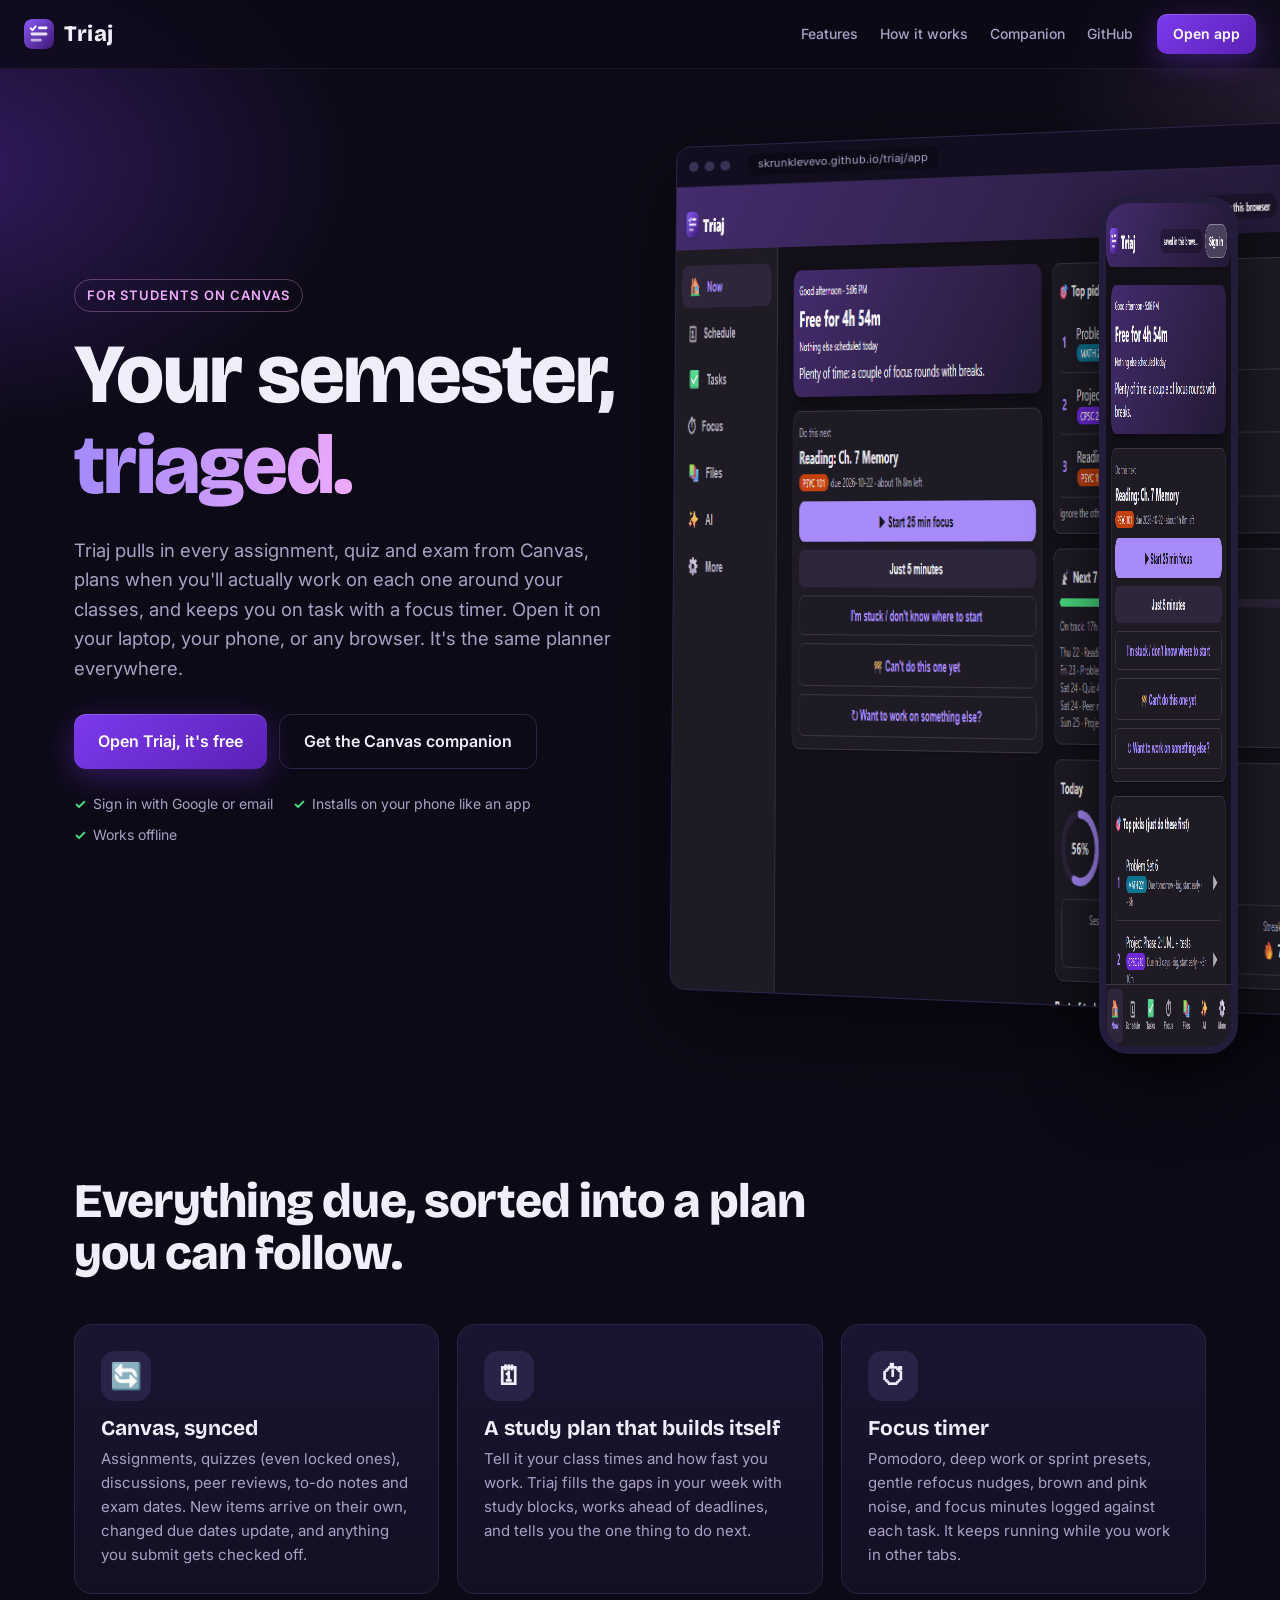
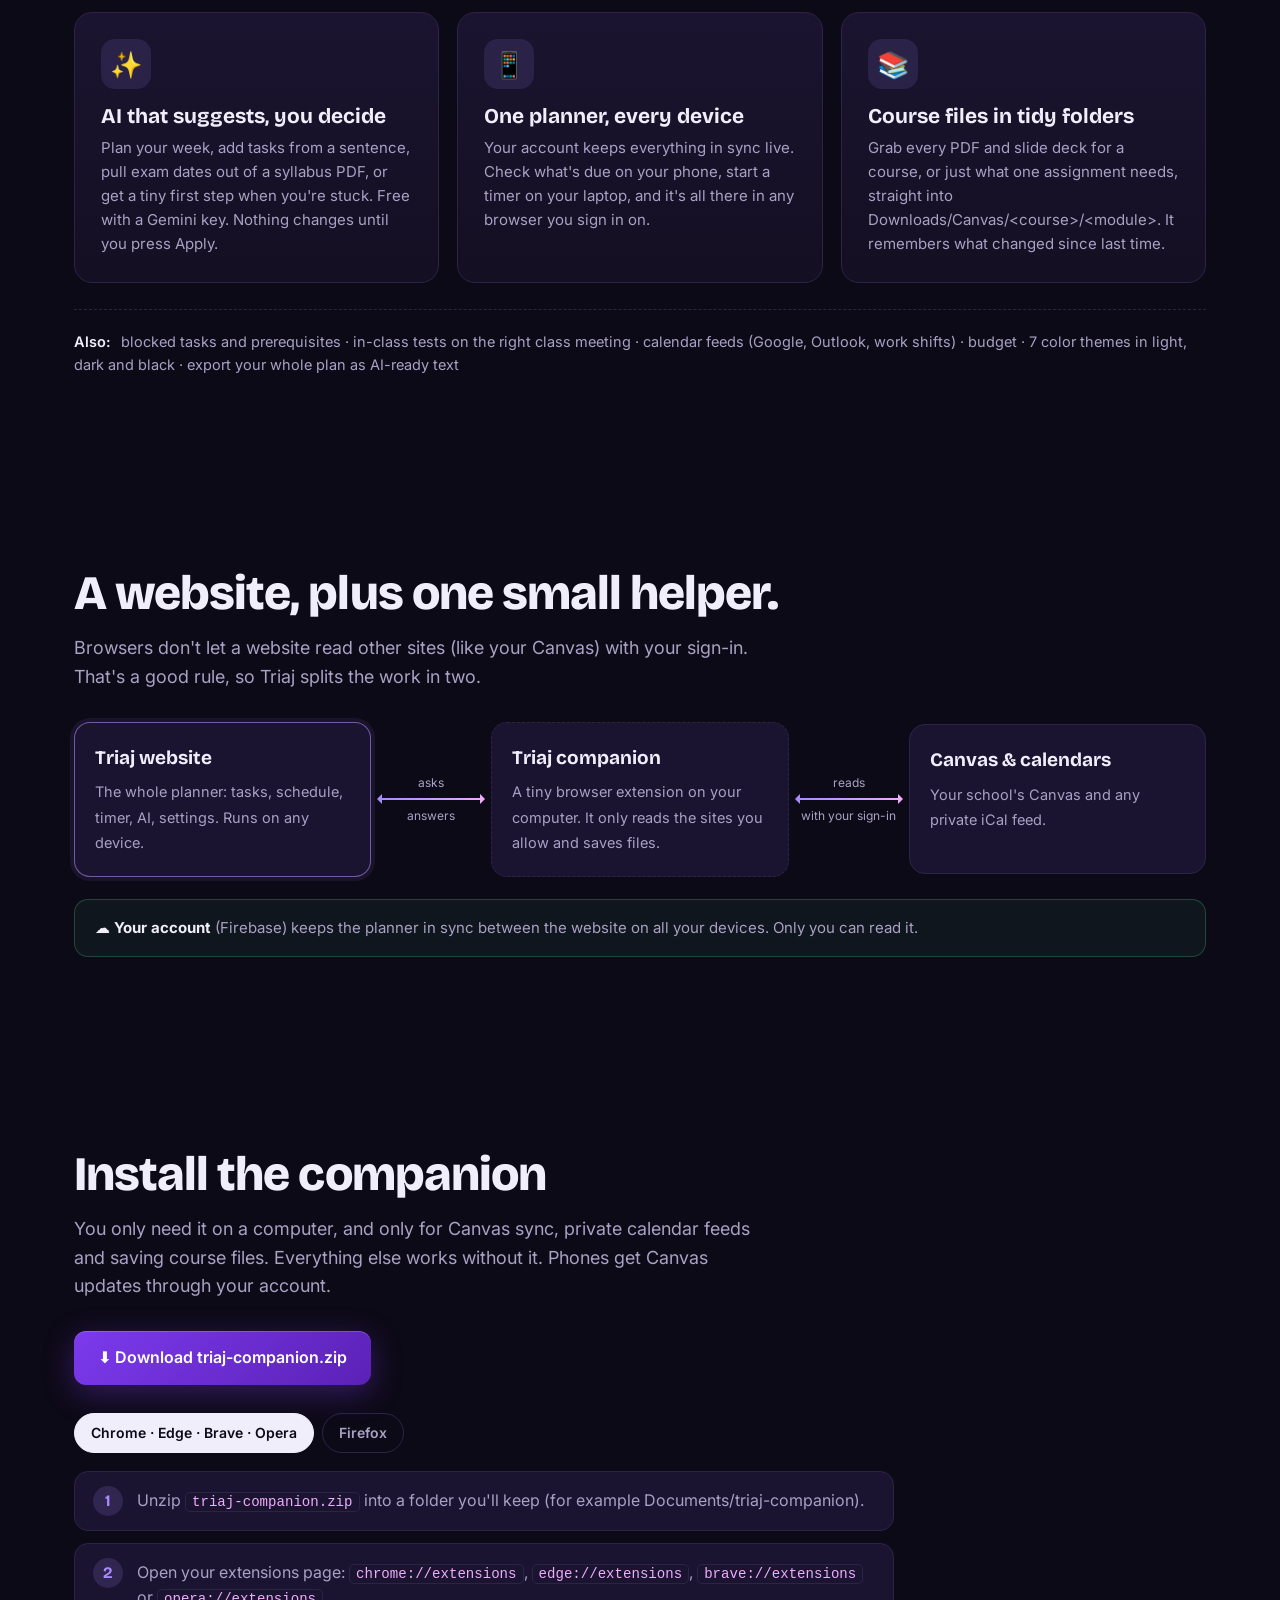
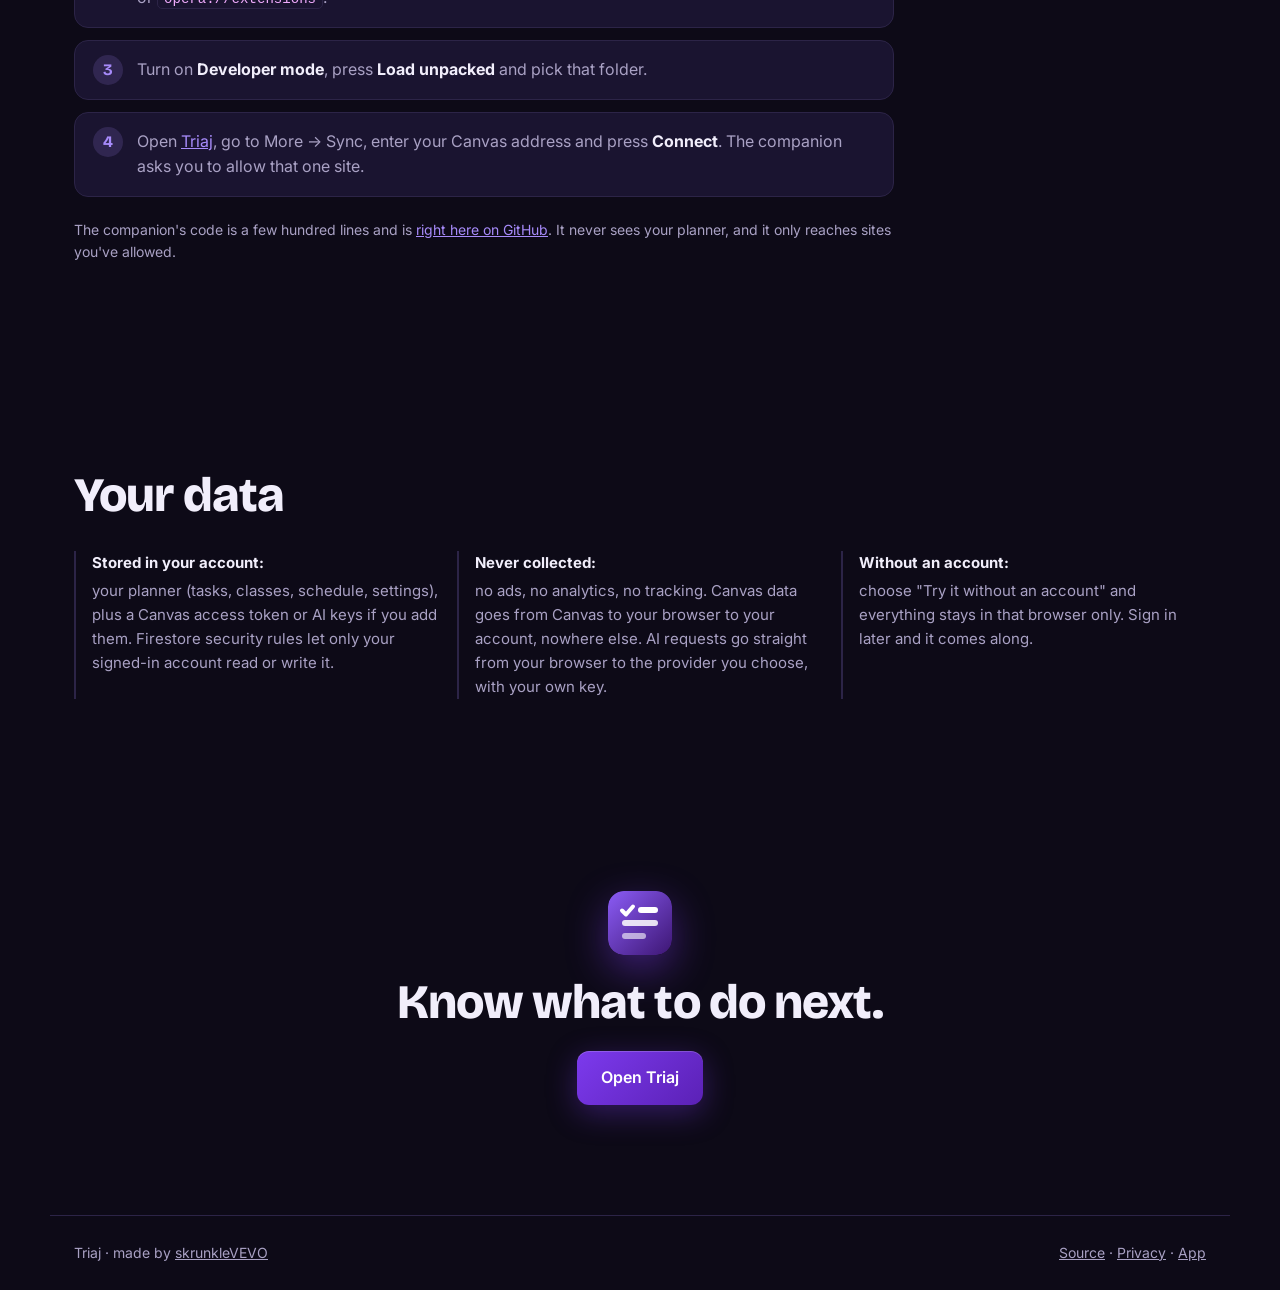
==== web/index.html @ 6c1413e5 "Triaj: standalone planner site + companion extension Restructures the My Planner Chrome extension in" ====
<!DOCTYPE html>
<html lang="en">
<head>
<meta charset="utf-8">
<meta name="viewport" content="width=device-width, initial-scale=1, viewport-fit=cover">
<title>Triaj · Your semester, triaged</title>
<meta name="description" content="Triaj is a student planner that pulls in everything from Canvas, plans your study time around your classes, and keeps you focused. Free, on phone and desktop.">
<meta name="theme-color" content="#140f22">
<meta property="og:title" content="Triaj · Your semester, triaged">
<meta property="og:description" content="Canvas sync, a study plan that builds itself, a focus timer and AI help. Free, on phone and desktop.">
<meta property="og:image" content="https://skrunklevevo.github.io/triaj/assets/og.png">
<meta property="og:url" content="https://skrunklevevo.github.io/triaj/">
<meta name="twitter:card" content="summary_large_image">
<link rel="icon" href="assets/logo.svg" type="image/svg+xml">
<link rel="icon" href="assets/icon-32.png" sizes="32x32">
<link rel="apple-touch-icon" href="assets/icon-180.png">
<link rel="preconnect" href="https://fonts.googleapis.com">
<link rel="preconnect" href="https://fonts.gstatic.com" crossorigin>
<link href="https://fonts.googleapis.com/css2?family=Bricolage+Grotesque:opsz,wght@12..96,500;12..96,700;12..96,800&family=Inter:wght@400;500;600&display=swap" rel="stylesheet">
<link rel="stylesheet" href="landing.css">
</head>
<body>
<header class="top">
  <a class="logo" href="./"><img src="assets/logo.svg" alt="" width="30" height="30">Triaj</a>
  <nav class="links"><a href="#features">Features</a><a href="#how">How it works</a><a href="#companion">Companion</a><a href="https://github.com/skrunkleVEVO/triaj" target="_blank" rel="noopener">GitHub</a></nav>
  <a class="btn small" href="app/">Open app</a>
</header>

<main>
<section class="hero">
  <div class="copy">
    <p class="eyebrow">For students on Canvas</p>
    <h1>Your semester,<br><span class="hl">triaged.</span></h1>
    <p class="lede">Triaj pulls in every assignment, quiz and exam from Canvas, plans when you'll actually work on each one around your classes, and keeps you on task with a focus timer. Open it on your laptop, your phone, or any browser. It's the same planner everywhere.</p>
    <div class="ctas">
      <a class="btn" href="app/">Open Triaj, it's free</a>
      <a class="btn ghost" href="#companion">Get the Canvas companion</a>
    </div>
    <ul class="ticks"><li>Sign in with Google or email</li><li>Installs on your phone like an app</li><li>Works offline</li></ul>
  </div>
  <div class="shots" aria-hidden="true">
    <div class="frame desk"><div class="bar"><i></i><i></i><i></i><span>skrunklevevo.github.io/triaj/app</span></div><img src="assets/shot-desktop.png" alt="" loading="eager" width="1280" height="800"></div>
    <div class="frame phone"><img src="assets/shot-phone.png" alt="" loading="eager" width="390" height="844"></div>
  </div>
</section>

<section id="features" class="features">
  <h2>Everything due, sorted into a plan you can follow.</h2>
  <div class="grid">
    <article><b class="ic">🔄</b><h3>Canvas, synced</h3><p>Assignments, quizzes (even locked ones), discussions, peer reviews, to-do notes and exam dates. New items arrive on their own, changed due dates update, and anything you submit gets checked off.</p></article>
    <article><b class="ic">🗓</b><h3>A study plan that builds itself</h3><p>Tell it your class times and how fast you work. Triaj fills the gaps in your week with study blocks, works ahead of deadlines, and tells you the one thing to do next.</p></article>
    <article><b class="ic">⏱</b><h3>Focus timer</h3><p>Pomodoro, deep work or sprint presets, gentle refocus nudges, brown and pink noise, and focus minutes logged against each task. It keeps running while you work in other tabs.</p></article>
    <article><b class="ic">✨</b><h3>AI that suggests, you decide</h3><p>Plan your week, add tasks from a sentence, pull exam dates out of a syllabus PDF, or get a tiny first step when you're stuck. Free with a Gemini key. Nothing changes until you press Apply.</p></article>
    <article><b class="ic">📱</b><h3>One planner, every device</h3><p>Your account keeps everything in sync live. Check what's due on your phone, start a timer on your laptop, and it's all there in any browser you sign in on.</p></article>
    <article><b class="ic">📚</b><h3>Course files in tidy folders</h3><p>Grab every PDF and slide deck for a course, or just what one assignment needs, straight into Downloads/Canvas/&lt;course&gt;/&lt;module&gt;. It remembers what changed since last time.</p></article>
  </div>
  <div class="more"><span>Also:</span> blocked tasks and prerequisites · in-class tests on the right class meeting · calendar feeds (Google, Outlook, work shifts) · budget · 7 color themes in light, dark and black · export your whole plan as AI-ready text</div>
</section>

<section id="how" class="how">
  <h2>A website, plus one small helper.</h2>
  <p class="sub">Browsers don't let a website read other sites (like your Canvas) with your sign-in. That's a good rule, so Triaj splits the work in two.</p>
  <div class="diagram">
    <div class="node site"><b>Triaj website</b><span>The whole planner: tasks, schedule, timer, AI, settings. Runs on any device.</span></div>
    <div class="link"><span>asks</span><i></i><span>answers</span></div>
    <div class="node comp"><b>Triaj companion</b><span>A tiny browser extension on your computer. It only reads the sites you allow and saves files.</span></div>
    <div class="link"><span>reads</span><i></i><span>with your sign-in</span></div>
    <div class="node canvas"><b>Canvas &amp; calendars</b><span>Your school's Canvas and any private iCal feed.</span></div>
  </div>
  <div class="cloud"><b>☁ Your account</b> (Firebase) keeps the planner in sync between the website on all your devices. Only you can read it.</div>
</section>

<section id="companion" class="companion">
  <h2>Install the companion</h2>
  <p class="sub">You only need it on a computer, and only for Canvas sync, private calendar feeds and saving course files. Everything else works without it. Phones get Canvas updates through your account.</p>
  <a class="btn" href="triaj-companion.zip" download>⬇ Download triaj-companion.zip</a>
  <div class="tabs" role="tablist">
    <button role="tab" aria-selected="true" data-b="chromium">Chrome · Edge · Brave · Opera</button>
    <button role="tab" aria-selected="false" data-b="firefox">Firefox</button>
  </div>
  <ol class="steps" data-b="chromium">
    <li>Unzip <code>triaj-companion.zip</code> into a folder you'll keep (for example Documents/triaj-companion).</li>
    <li>Open your extensions page: <code>chrome://extensions</code>, <code>edge://extensions</code>, <code>brave://extensions</code> or <code>opera://extensions</code>.</li>
    <li>Turn on <b>Developer mode</b>, press <b>Load unpacked</b> and pick that folder.</li>
    <li>Open <a href="app/">Triaj</a>, go to More → Sync, enter your Canvas address and press <b>Connect</b>. The companion asks you to allow that one site.</li>
  </ol>
  <ol class="steps" data-b="firefox" hidden>
    <li>Unzip <code>triaj-companion.zip</code> into a folder you'll keep.</li>
    <li>Go to <code>about:debugging#/runtime/this-firefox</code> and press <b>Load Temporary Add-on…</b>, then pick <code>manifest.json</code> in that folder.</li>
    <li>Open <a href="app/">Triaj</a> → More → Sync → <b>Connect</b>, and allow the site when Firefox asks.</li>
    <li>Firefox removes temporary add-ons when it closes. To keep it, Firefox Developer Edition or Nightly can install the zip permanently (set <code>xpinstall.signatures.required</code> to false in <code>about:config</code>, then about:addons → ⚙ → Install Add-on From File).</li>
  </ol>
  <p class="note">The companion's code is a few hundred lines and is <a href="https://github.com/skrunkleVEVO/triaj/tree/main/extension" target="_blank" rel="noopener">right here on GitHub</a>. It never sees your planner, and it only reaches sites you've allowed.</p>
</section>

<section class="privacy" id="privacy">
  <h2>Your data</h2>
  <div class="cols">
    <p><b>Stored in your account:</b> your planner (tasks, classes, schedule, settings), plus a Canvas access token or AI keys if you add them. Firestore security rules let only your signed-in account read or write it.</p>
    <p><b>Never collected:</b> no ads, no analytics, no tracking. Canvas data goes from Canvas to your browser to your account, nowhere else. AI requests go straight from your browser to the provider you choose, with your own key.</p>
    <p><b>Without an account:</b> choose "Try it without an account" and everything stays in that browser only. Sign in later and it comes along.</p>
  </div>
</section>

<section class="final">
  <img src="assets/logo.svg" alt="" width="64" height="64">
  <h2>Know what to do next.</h2>
  <a class="btn" href="app/">Open Triaj</a>
</section>
</main>

<footer class="foot">
  <span>Triaj · made by <a href="https://github.com/skrunkleVEVO" target="_blank" rel="noopener">skrunkleVEVO</a></span>
  <span><a href="https://github.com/skrunkleVEVO/triaj" target="_blank" rel="noopener">Source</a> · <a href="#privacy">Privacy</a> · <a href="app/">App</a></span>
</footer>
<script>
document.querySelectorAll('.tabs button').forEach(function (b) {
  b.addEventListener('click', function () {
    document.querySelectorAll('.tabs button').forEach(function (x) { x.setAttribute('aria-selected', x === b ? 'true' : 'false'); });
    document.querySelectorAll('.steps').forEach(function (s) { s.hidden = s.dataset.b !== b.dataset.b; });
  });
});
if (/firefox/i.test(navigator.userAgent)) document.querySelector('.tabs [data-b="firefox"]').click();
</script>
</body>
</html>
---- web/landing.css ----
:root{
  --bg:#0d0a17;--bg2:#140f22;--card:#1a1430;--line:#2c2447;--ink:#f1eefb;--mute:#a9a1c4;--pri:#a78bfa;--pri2:#7c3aed;--hot:#f0abfc;--ok:#4ade80;
  --display:"Bricolage Grotesque",system-ui,sans-serif;--body:Inter,system-ui,-apple-system,"Segoe UI",Roboto,sans-serif;
}
*{box-sizing:border-box}
html{scroll-behavior:smooth}
body{margin:0;background:var(--bg);color:var(--ink);font-family:var(--body);font-size:16px;line-height:1.6;-webkit-font-smoothing:antialiased;overflow-x:hidden}
a{color:var(--pri)}
img{max-width:100%;display:block}
code{font-family:ui-monospace,Consolas,monospace;font-size:.88em;background:var(--card);border:1px solid var(--line);padding:1px 6px;border-radius:5px;color:var(--hot);word-break:break-word}
h1,h2,h3{font-family:var(--display);line-height:1.08;margin:0}
section{padding:96px 24px;max-width:1180px;margin:0 auto}
h2{font-size:clamp(30px,4.2vw,48px);font-weight:800;letter-spacing:-.02em;max-width:760px}
.sub{color:var(--mute);max-width:680px;font-size:18px;margin:14px 0 30px}

.btn{display:inline-flex;align-items:center;justify-content:center;gap:8px;background:linear-gradient(135deg,var(--pri2),#5b21b6);color:#fff;text-decoration:none;font-weight:600;padding:14px 24px;border-radius:12px;box-shadow:0 8px 30px rgba(124,58,237,.35),inset 0 1px 0 rgba(255,255,255,.18);transition:transform .15s,box-shadow .15s}
.btn:hover{transform:translateY(-2px);box-shadow:0 12px 36px rgba(124,58,237,.5)}
.btn.ghost{background:transparent;border:1px solid var(--line);box-shadow:none;color:var(--ink)}
.btn.ghost:hover{border-color:var(--pri)}
.btn.small{padding:9px 16px;font-size:14px;border-radius:10px}

.top{position:sticky;top:0;z-index:10;display:flex;align-items:center;gap:24px;padding:14px 24px;padding-top:calc(14px + env(safe-area-inset-top,0px));background:rgba(13,10,23,.75);backdrop-filter:blur(14px);border-bottom:1px solid rgba(255,255,255,.05)}
.logo{display:flex;align-items:center;gap:10px;font-family:var(--display);font-weight:800;font-size:22px;color:var(--ink);text-decoration:none;letter-spacing:.01em}
.logo img{border-radius:8px}
.links{display:flex;gap:22px;margin-left:auto}
.links a{color:var(--mute);text-decoration:none;font-size:14px;font-weight:500}
.links a:hover{color:var(--ink)}

.hero{display:grid;grid-template-columns:1.02fr 1fr;gap:56px;align-items:center;padding-top:72px;position:relative}
.hero:before{content:"";position:absolute;inset:-120px -40vw auto;height:720px;z-index:-1;background:radial-gradient(600px 380px at 18% 30%,rgba(124,58,237,.35),transparent 70%),radial-gradient(520px 340px at 85% 20%,rgba(240,171,252,.16),transparent 70%)}
.eyebrow{display:inline-block;font-size:13px;font-weight:600;letter-spacing:.08em;text-transform:uppercase;color:var(--hot);margin:0 0 18px;padding:5px 12px;border:1px solid rgba(240,171,252,.3);border-radius:20px}
h1{font-size:clamp(46px,7vw,84px);font-weight:800;letter-spacing:-.02em}
.hl{background:linear-gradient(100deg,var(--pri) 10%,var(--hot));-webkit-background-clip:text;background-clip:text;color:transparent}
.lede{color:var(--mute);font-size:18.5px;max-width:560px;margin:24px 0 30px}
.ctas{display:flex;flex-wrap:wrap;gap:12px}
.ticks{display:flex;flex-wrap:wrap;gap:8px 20px;list-style:none;padding:0;margin:24px 0 0;color:var(--mute);font-size:14px}
.ticks li:before{content:"✓";color:var(--ok);font-weight:700;margin-right:7px}

.shots{position:relative;min-height:420px}
.frame{border-radius:14px;overflow:hidden;background:var(--card);border:1px solid var(--line);box-shadow:0 30px 80px rgba(0,0,0,.55)}
.desk{width:118%;transform:perspective(1600px) rotateY(-9deg) rotateX(3deg);transform-origin:left center}
.bar{display:flex;align-items:center;gap:6px;padding:9px 12px;background:#120e1f;border-bottom:1px solid var(--line)}
.bar i{width:10px;height:10px;border-radius:50%;background:#3a3156}
.bar span{margin-left:12px;font-size:11px;color:var(--mute);background:var(--bg);border-radius:6px;padding:2px 10px}
.phone{position:absolute;width:26%;right:-6%;bottom:-70px;border-radius:30px;border:7px solid #241c3b;box-shadow:0 30px 70px rgba(0,0,0,.65)}

.features .grid{display:grid;grid-template-columns:repeat(3,1fr);gap:18px;margin-top:44px}
.features article{background:linear-gradient(180deg,var(--card),var(--bg2));border:1px solid var(--line);border-radius:18px;padding:26px;transition:border-color .2s,transform .2s}
.features article:hover{border-color:rgba(167,139,250,.55);transform:translateY(-3px)}
.ic{font-size:26px;display:inline-flex;width:50px;height:50px;align-items:center;justify-content:center;background:rgba(167,139,250,.12);border-radius:14px;margin-bottom:16px}
.features h3{font-size:21px;font-weight:700;margin-bottom:8px}
.features p{color:var(--mute);margin:0;font-size:15px}
.more{margin-top:26px;color:var(--mute);font-size:14.5px;border-top:1px dashed var(--line);padding-top:20px}
.more span{color:var(--ink);font-weight:600;margin-right:6px}

.diagram{display:grid;grid-template-columns:1fr 120px 1fr 120px 1fr;align-items:center;gap:0;margin-top:10px}
.node{background:var(--card);border:1px solid var(--line);border-radius:16px;padding:20px;min-height:150px}
.node b{display:block;font-family:var(--display);font-size:19px;margin-bottom:6px}
.node span{color:var(--mute);font-size:14.5px}
.node.site{border-color:rgba(167,139,250,.6);box-shadow:0 0 0 4px rgba(167,139,250,.08)}
.node.comp{border-style:dashed}
.link{display:flex;flex-direction:column;align-items:center;gap:6px;font-size:12px;color:var(--mute);padding:0 8px;text-align:center}
.link i{display:block;width:100%;height:2px;background:linear-gradient(90deg,var(--pri),var(--hot));position:relative}
.link i:before,.link i:after{content:"";position:absolute;top:-4px;border:5px solid transparent}
.link i:before{left:-2px;border-right-color:var(--pri);border-left:0}
.link i:after{right:-2px;border-left-color:var(--hot);border-right:0}
.cloud{margin-top:22px;background:rgba(74,222,128,.06);border:1px solid rgba(74,222,128,.25);border-radius:14px;padding:16px 20px;color:var(--mute);font-size:15px}
.cloud b{color:var(--ink)}

.companion .btn{margin-bottom:28px}
.tabs{display:flex;gap:8px;flex-wrap:wrap;margin-bottom:6px}
.tabs button{font:inherit;font-size:14px;font-weight:600;background:transparent;color:var(--mute);border:1px solid var(--line);border-radius:30px;padding:8px 16px;cursor:pointer}
.tabs button[aria-selected="true"]{background:var(--ink);color:var(--bg);border-color:var(--ink)}
.steps{counter-reset:s;list-style:none;padding:0;margin:18px 0 0;display:grid;gap:12px;max-width:820px}
.steps li{counter-increment:s;position:relative;background:var(--card);border:1px solid var(--line);border-radius:14px;padding:16px 18px 16px 62px;color:var(--mute)}
.steps li:before{content:counter(s);position:absolute;left:18px;top:14px;width:30px;height:30px;border-radius:50%;background:rgba(167,139,250,.16);color:var(--pri);font-weight:700;display:flex;align-items:center;justify-content:center;font-family:var(--display)}
.steps b{color:var(--ink)}
.note{color:var(--mute);font-size:14px;margin-top:22px;max-width:820px}

.privacy .cols{display:grid;grid-template-columns:repeat(3,1fr);gap:18px;margin-top:30px}
.privacy p{margin:0;color:var(--mute);font-size:15px;border-left:2px solid var(--line);padding-left:16px}
.privacy p b{color:var(--ink);display:block;margin-bottom:4px}

.final{text-align:center;display:flex;flex-direction:column;align-items:center;gap:22px;padding-bottom:110px}
.final img{border-radius:16px;box-shadow:0 14px 40px rgba(124,58,237,.45)}
.final h2{max-width:none}

.foot{display:flex;justify-content:space-between;flex-wrap:wrap;gap:10px;max-width:1180px;margin:0 auto;padding:26px 24px calc(26px + env(safe-area-inset-bottom,0px));border-top:1px solid var(--line);color:var(--mute);font-size:14px}
.foot a{color:var(--mute)}

@media (max-width:980px){
  .hero{grid-template-columns:1fr;gap:40px}
  .shots{min-height:0;margin-right:22%}
  .desk{width:100%;transform:none}
  .phone{width:38%;right:-26%;bottom:-24px}
  .features .grid{grid-template-columns:1fr 1fr}
  .diagram{grid-template-columns:1fr;gap:0}
  .link{flex-direction:row;padding:10px 0;justify-content:center}
  .link i{width:2px;height:34px;background:linear-gradient(180deg,var(--pri),var(--hot))}
  .link i:before,.link i:after{display:none}
  .node{min-height:0}
  .privacy .cols{grid-template-columns:1fr}
}
@media (max-width:640px){
  section{padding:64px 16px}
  .top{padding-left:16px;padding-right:16px;gap:12px}
  .links{display:none}
  .top .btn{margin-left:auto}
  .hero{padding-top:40px}
  .lede{font-size:17px}
  .ctas .btn{width:100%}
  .features .grid{grid-template-columns:1fr}
  .steps li{padding-left:56px}
  .foot{padding-left:16px;padding-right:16px}
}
@media (prefers-reduced-motion:reduce){*{transition:none!important;scroll-behavior:auto!important}}
.steps[hidden]{display:none}
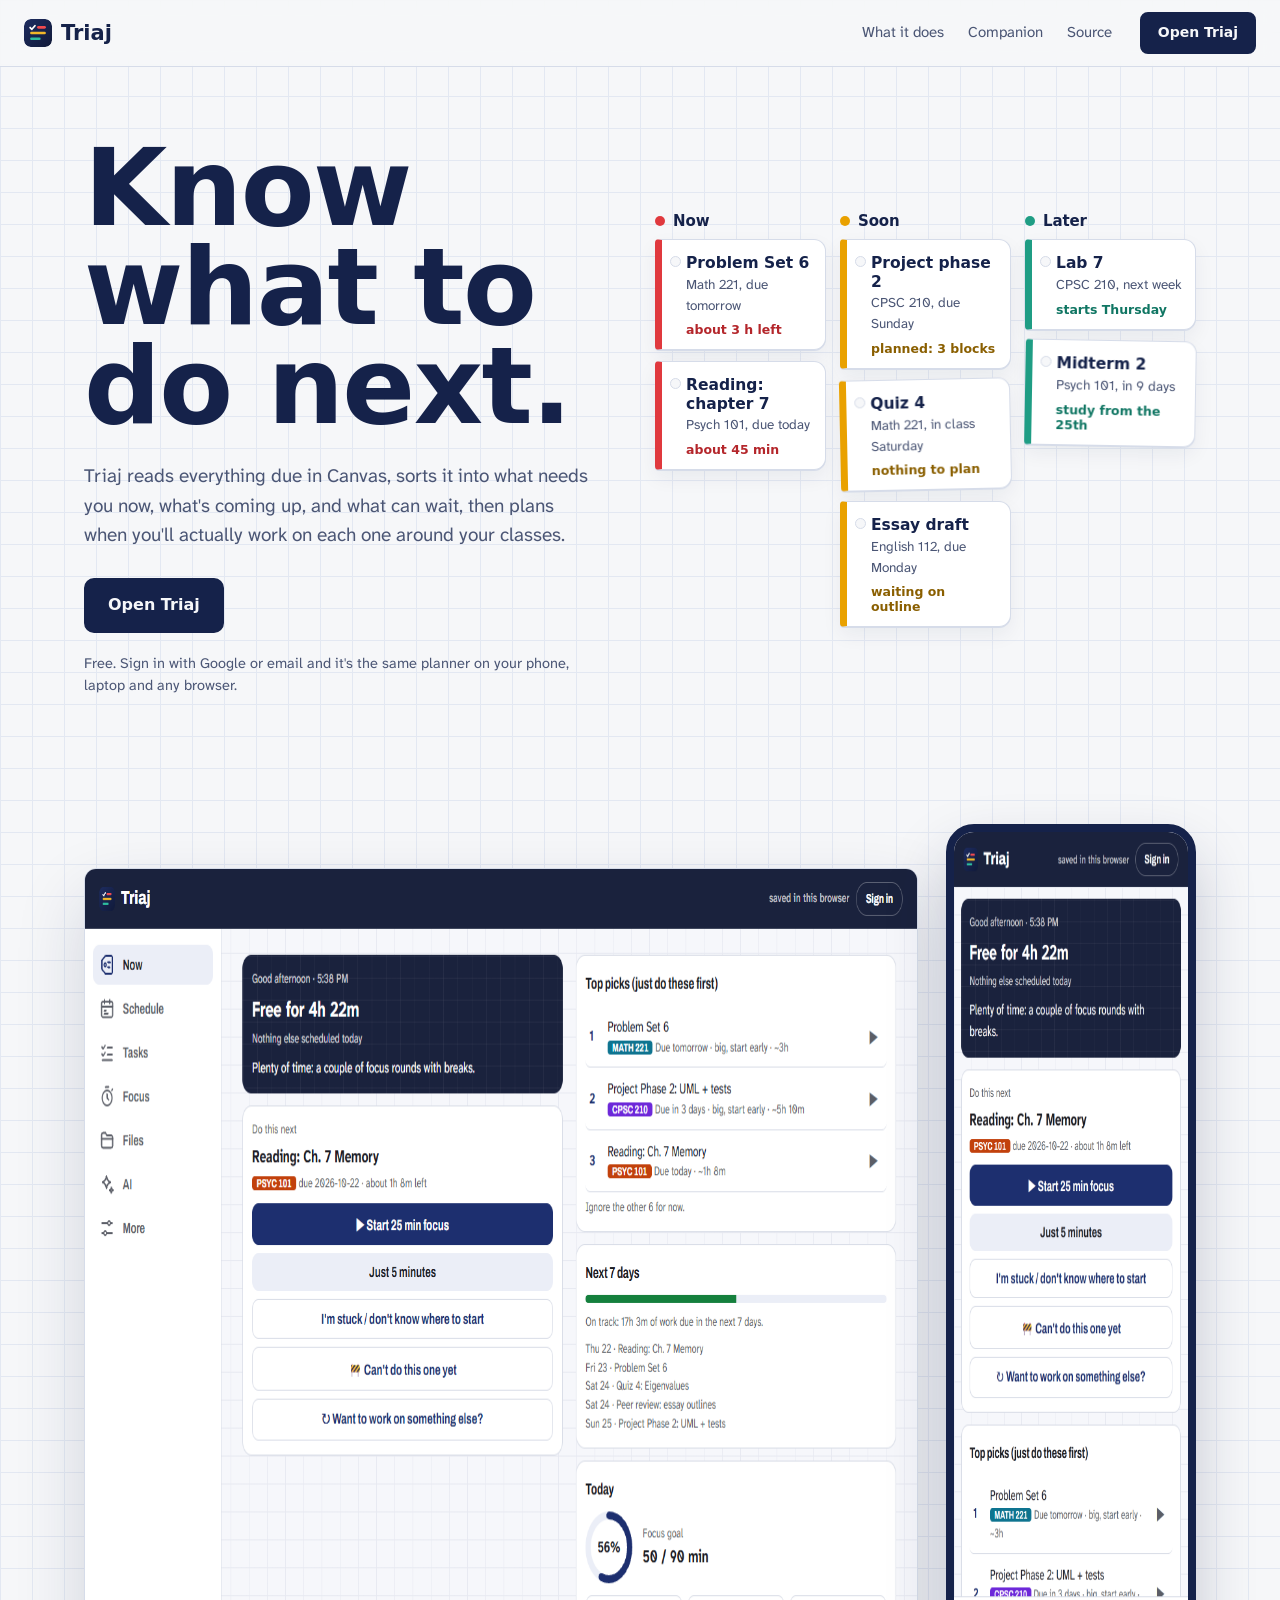
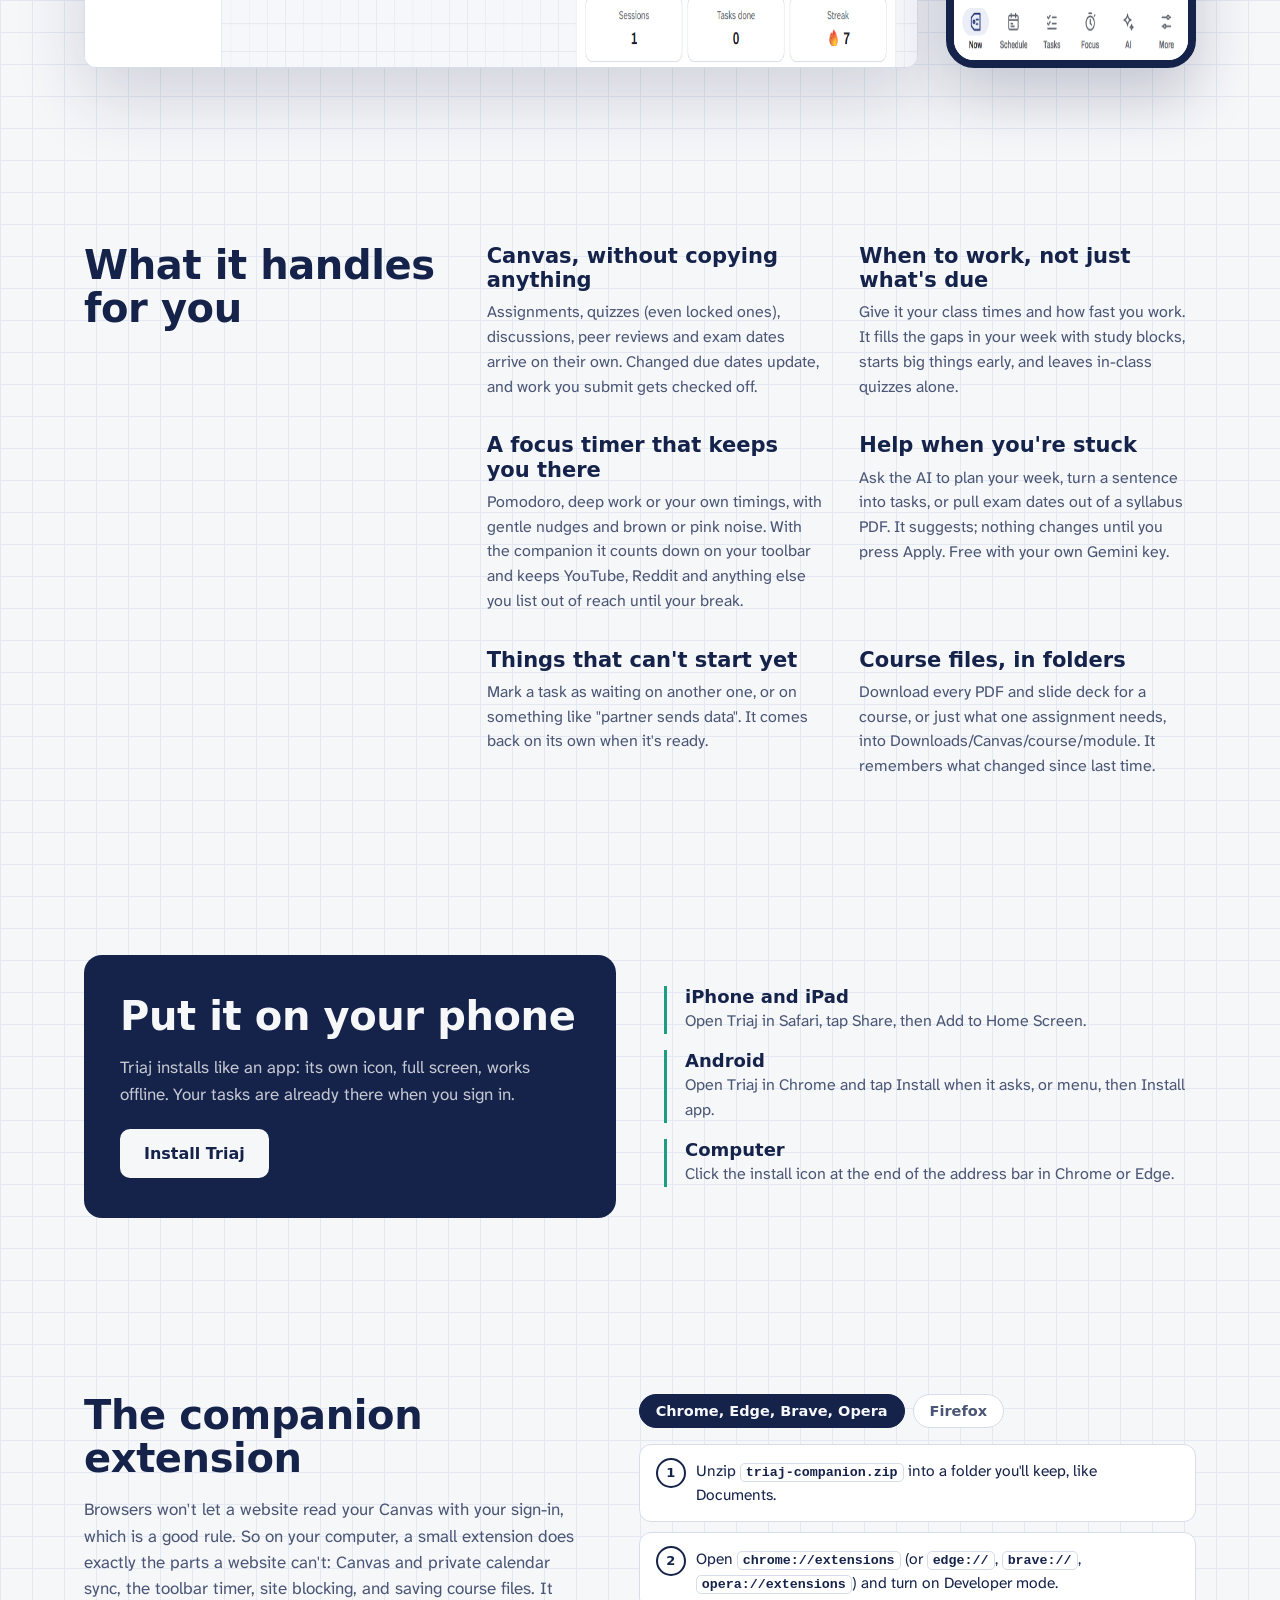
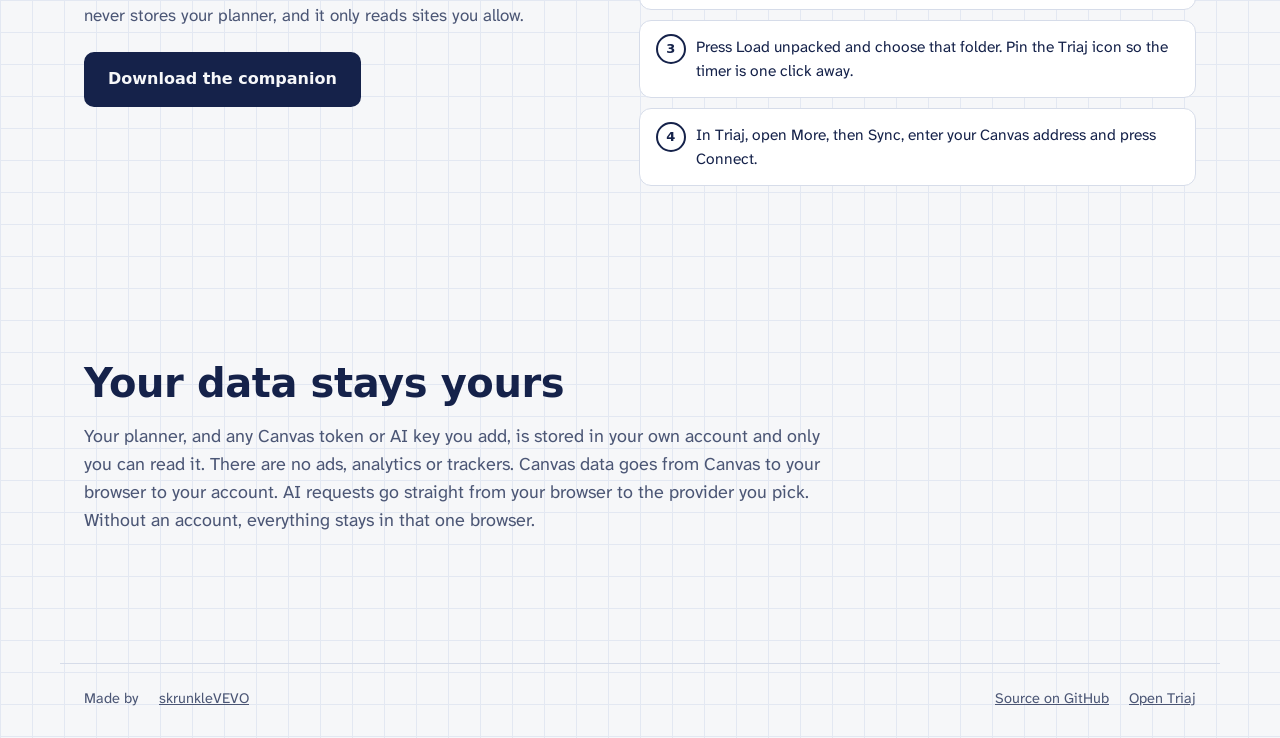
==== commit ed4e590a: "Restore companion timer, add focus site blocking, installable app, new design - Companion runs the f" ====
--- a/web/index.html
+++ b/web/index.html
@@ -3,124 +3,138 @@
 <head>
 <meta charset="utf-8">
 <meta name="viewport" content="width=device-width, initial-scale=1, viewport-fit=cover">
-<title>Triaj · Your semester, triaged</title>
-<meta name="description" content="Triaj is a student planner that pulls in everything from Canvas, plans your study time around your classes, and keeps you focused. Free, on phone and desktop.">
-<meta name="theme-color" content="#140f22">
-<meta property="og:title" content="Triaj · Your semester, triaged">
-<meta property="og:description" content="Canvas sync, a study plan that builds itself, a focus timer and AI help. Free, on phone and desktop.">
+<title>Triaj: know what to do next</title>
+<meta name="description" content="Triaj reads everything due in Canvas, sorts it into now, soon and later, and plans when you'll work on each one around your classes. Free on your phone and computer.">
+<meta name="theme-color" content="#f6f7f9" media="(prefers-color-scheme: light)">
+<meta name="theme-color" content="#0f1424" media="(prefers-color-scheme: dark)">
+<meta property="og:title" content="Triaj: know what to do next">
+<meta property="og:description" content="Everything due in Canvas, sorted into now, soon and later, with a study plan and a focus timer.">
 <meta property="og:image" content="https://skrunklevevo.github.io/triaj/assets/og.png">
 <meta property="og:url" content="https://skrunklevevo.github.io/triaj/">
 <meta name="twitter:card" content="summary_large_image">
+<link rel="manifest" href="manifest.webmanifest">
 <link rel="icon" href="assets/logo.svg" type="image/svg+xml">
 <link rel="icon" href="assets/icon-32.png" sizes="32x32">
 <link rel="apple-touch-icon" href="assets/icon-180.png">
-<link rel="preconnect" href="https://fonts.googleapis.com">
-<link rel="preconnect" href="https://fonts.gstatic.com" crossorigin>
-<link href="https://fonts.googleapis.com/css2?family=Bricolage+Grotesque:opsz,wght@12..96,500;12..96,700;12..96,800&family=Inter:wght@400;500;600&display=swap" rel="stylesheet">
+<link rel="preload" href="assets/fonts/archivo.woff2" as="font" type="font/woff2" crossorigin>
+<link rel="preload" href="assets/fonts/atkinson-next.woff2" as="font" type="font/woff2" crossorigin>
+<link rel="stylesheet" href="assets/fonts/fonts.css">
 <link rel="stylesheet" href="landing.css">
 </head>
 <body>
 <header class="top">
-  <a class="logo" href="./"><img src="assets/logo.svg" alt="" width="30" height="30">Triaj</a>
-  <nav class="links"><a href="#features">Features</a><a href="#how">How it works</a><a href="#companion">Companion</a><a href="https://github.com/skrunkleVEVO/triaj" target="_blank" rel="noopener">GitHub</a></nav>
-  <a class="btn small" href="app/">Open app</a>
+  <a class="logo" href="./"><img src="assets/logo.svg" alt="" width="28" height="28">Triaj</a>
+  <nav class="links" aria-label="Page"><a href="#features">What it does</a><a href="#companion">Companion</a><a href="https://github.com/skrunkleVEVO/triaj">Source</a></nav>
+  <a class="btn small" href="app/">Open Triaj</a>
 </header>
 
 <main>
 <section class="hero">
   <div class="copy">
-    <p class="eyebrow">For students on Canvas</p>
-    <h1>Your semester,<br><span class="hl">triaged.</span></h1>
-    <p class="lede">Triaj pulls in every assignment, quiz and exam from Canvas, plans when you'll actually work on each one around your classes, and keeps you on task with a focus timer. Open it on your laptop, your phone, or any browser. It's the same planner everywhere.</p>
+    <h1>Know what to do&nbsp;next.</h1>
+    <p class="lede">Triaj reads everything due in Canvas, sorts it into what needs you now, what's coming up, and what can wait, then plans when you'll actually work on each one around your classes.</p>
     <div class="ctas">
-      <a class="btn" href="app/">Open Triaj, it's free</a>
-      <a class="btn ghost" href="#companion">Get the Canvas companion</a>
+      <a class="btn" href="app/">Open Triaj</a>
+      <button class="btn ghost" type="button" id="install" hidden>Install on this device</button>
     </div>
-    <ul class="ticks"><li>Sign in with Google or email</li><li>Installs on your phone like an app</li><li>Works offline</li></ul>
+    <p class="fine">Free. Sign in with Google or email and it's the same planner on your phone, laptop and any browser.</p>
   </div>
-  <div class="shots" aria-hidden="true">
-    <div class="frame desk"><div class="bar"><i></i><i></i><i></i><span>skrunklevevo.github.io/triaj/app</span></div><img src="assets/shot-desktop.png" alt="" loading="eager" width="1280" height="800"></div>
-    <div class="frame phone"><img src="assets/shot-phone.png" alt="" loading="eager" width="390" height="844"></div>
+
+  <div class="board" aria-label="Example: a week of coursework sorted by Triaj">
+    <div class="bin now"><h2>Now</h2>
+      <div class="tg" style="--i:0"><b>Problem Set 6</b><span>Math 221, due tomorrow</span><em>about 3 h left</em></div>
+      <div class="tg" style="--i:1"><b>Reading: chapter 7</b><span>Psych 101, due today</span><em>about 45 min</em></div>
+    </div>
+    <div class="bin soon"><h2>Soon</h2>
+      <div class="tg" style="--i:2"><b>Project phase 2</b><span>CPSC 210, due Sunday</span><em>planned: 3 blocks</em></div>
+      <div class="tg" style="--i:3"><b>Quiz 4</b><span>Math 221, in class Saturday</span><em>nothing to plan</em></div>
+      <div class="tg" style="--i:4"><b>Essay draft</b><span>English 112, due Monday</span><em>waiting on outline</em></div>
+    </div>
+    <div class="bin later"><h2>Later</h2>
+      <div class="tg" style="--i:5"><b>Lab 7</b><span>CPSC 210, next week</span><em>starts Thursday</em></div>
+      <div class="tg" style="--i:6"><b>Midterm 2</b><span>Psych 101, in 9 days</span><em>study from the 25th</em></div>
+    </div>
   </div>
 </section>
 
-<section id="features" class="features">
-  <h2>Everything due, sorted into a plan you can follow.</h2>
-  <div class="grid">
-    <article><b class="ic">🔄</b><h3>Canvas, synced</h3><p>Assignments, quizzes (even locked ones), discussions, peer reviews, to-do notes and exam dates. New items arrive on their own, changed due dates update, and anything you submit gets checked off.</p></article>
-    <article><b class="ic">🗓</b><h3>A study plan that builds itself</h3><p>Tell it your class times and how fast you work. Triaj fills the gaps in your week with study blocks, works ahead of deadlines, and tells you the one thing to do next.</p></article>
-    <article><b class="ic">⏱</b><h3>Focus timer</h3><p>Pomodoro, deep work or sprint presets, gentle refocus nudges, brown and pink noise, and focus minutes logged against each task. It keeps running while you work in other tabs.</p></article>
-    <article><b class="ic">✨</b><h3>AI that suggests, you decide</h3><p>Plan your week, add tasks from a sentence, pull exam dates out of a syllabus PDF, or get a tiny first step when you're stuck. Free with a Gemini key. Nothing changes until you press Apply.</p></article>
-    <article><b class="ic">📱</b><h3>One planner, every device</h3><p>Your account keeps everything in sync live. Check what's due on your phone, start a timer on your laptop, and it's all there in any browser you sign in on.</p></article>
-    <article><b class="ic">📚</b><h3>Course files in tidy folders</h3><p>Grab every PDF and slide deck for a course, or just what one assignment needs, straight into Downloads/Canvas/&lt;course&gt;/&lt;module&gt;. It remembers what changed since last time.</p></article>
-  </div>
-  <div class="more"><span>Also:</span> blocked tasks and prerequisites · in-class tests on the right class meeting · calendar feeds (Google, Outlook, work shifts) · budget · 7 color themes in light, dark and black · export your whole plan as AI-ready text</div>
+<section class="screens" aria-label="Triaj on a computer and a phone">
+  <figure class="desk"><img src="assets/shot-desktop.png" alt="Triaj on a laptop: today's free time, the task to do next, and the top three picks" width="1280" height="800" loading="lazy"></figure>
+  <figure class="phone"><img src="assets/shot-phone.png" alt="Triaj on a phone" width="390" height="844" loading="lazy"></figure>
 </section>
 
-<section id="how" class="how">
-  <h2>A website, plus one small helper.</h2>
-  <p class="sub">Browsers don't let a website read other sites (like your Canvas) with your sign-in. That's a good rule, so Triaj splits the work in two.</p>
-  <div class="diagram">
-    <div class="node site"><b>Triaj website</b><span>The whole planner: tasks, schedule, timer, AI, settings. Runs on any device.</span></div>
-    <div class="link"><span>asks</span><i></i><span>answers</span></div>
-    <div class="node comp"><b>Triaj companion</b><span>A tiny browser extension on your computer. It only reads the sites you allow and saves files.</span></div>
-    <div class="link"><span>reads</span><i></i><span>with your sign-in</span></div>
-    <div class="node canvas"><b>Canvas &amp; calendars</b><span>Your school's Canvas and any private iCal feed.</span></div>
+<section id="features" class="features">
+  <h2>What it handles for you</h2>
+  <dl>
+    <div><dt>Canvas, without copying anything</dt><dd>Assignments, quizzes (even locked ones), discussions, peer reviews and exam dates arrive on their own. Changed due dates update, and work you submit gets checked off.</dd></div>
+    <div><dt>When to work, not just what's due</dt><dd>Give it your class times and how fast you work. It fills the gaps in your week with study blocks, starts big things early, and leaves in-class quizzes alone.</dd></div>
+    <div><dt>A focus timer that keeps you there</dt><dd>Pomodoro, deep work or your own timings, with gentle nudges and brown or pink noise. With the companion it counts down on your toolbar and keeps YouTube, Reddit and anything else you list out of reach until your break.</dd></div>
+    <div><dt>Help when you're stuck</dt><dd>Ask the AI to plan your week, turn a sentence into tasks, or pull exam dates out of a syllabus PDF. It suggests; nothing changes until you press Apply. Free with your own Gemini key.</dd></div>
+    <div><dt>Things that can't start yet</dt><dd>Mark a task as waiting on another one, or on something like "partner sends data". It comes back on its own when it's ready.</dd></div>
+    <div><dt>Course files, in folders</dt><dd>Download every PDF and slide deck for a course, or just what one assignment needs, into Downloads/Canvas/course/module. It remembers what changed since last time.</dd></div>
+  </dl>
+</section>
+
+<section id="phone" class="install">
+  <div>
+    <h2>Put it on your phone</h2>
+    <p>Triaj installs like an app: its own icon, full screen, works offline. Your tasks are already there when you sign in.</p>
+    <button class="btn" type="button" id="install2">Install Triaj</button>
   </div>
-  <div class="cloud"><b>☁ Your account</b> (Firebase) keeps the planner in sync between the website on all your devices. Only you can read it.</div>
+  <ul class="how">
+    <li><b>iPhone and iPad</b>Open Triaj in Safari, tap Share, then Add to Home Screen.</li>
+    <li><b>Android</b>Open Triaj in Chrome and tap Install when it asks, or menu, then Install app.</li>
+    <li><b>Computer</b>Click the install icon at the end of the address bar in Chrome or Edge.</li>
+  </ul>
 </section>
 
 <section id="companion" class="companion">
-  <h2>Install the companion</h2>
-  <p class="sub">You only need it on a computer, and only for Canvas sync, private calendar feeds and saving course files. Everything else works without it. Phones get Canvas updates through your account.</p>
-  <a class="btn" href="triaj-companion.zip" download>⬇ Download triaj-companion.zip</a>
-  <div class="tabs" role="tablist">
-    <button role="tab" aria-selected="true" data-b="chromium">Chrome · Edge · Brave · Opera</button>
-    <button role="tab" aria-selected="false" data-b="firefox">Firefox</button>
+  <div class="cintro">
+    <h2>The companion extension</h2>
+    <p>Browsers won't let a website read your Canvas with your sign-in, which is a good rule. So on your computer, a small extension does exactly the parts a website can't: Canvas and private calendar sync, the toolbar timer, site blocking, and saving course files. It never stores your planner, and it only reads sites you allow.</p>
+    <a class="btn" href="triaj-companion.zip" download>Download the companion</a>
   </div>
-  <ol class="steps" data-b="chromium">
-    <li>Unzip <code>triaj-companion.zip</code> into a folder you'll keep (for example Documents/triaj-companion).</li>
-    <li>Open your extensions page: <code>chrome://extensions</code>, <code>edge://extensions</code>, <code>brave://extensions</code> or <code>opera://extensions</code>.</li>
-    <li>Turn on <b>Developer mode</b>, press <b>Load unpacked</b> and pick that folder.</li>
-    <li>Open <a href="app/">Triaj</a>, go to More → Sync, enter your Canvas address and press <b>Connect</b>. The companion asks you to allow that one site.</li>
-  </ol>
-  <ol class="steps" data-b="firefox" hidden>
-    <li>Unzip <code>triaj-companion.zip</code> into a folder you'll keep.</li>
-    <li>Go to <code>about:debugging#/runtime/this-firefox</code> and press <b>Load Temporary Add-on…</b>, then pick <code>manifest.json</code> in that folder.</li>
-    <li>Open <a href="app/">Triaj</a> → More → Sync → <b>Connect</b>, and allow the site when Firefox asks.</li>
-    <li>Firefox removes temporary add-ons when it closes. To keep it, Firefox Developer Edition or Nightly can install the zip permanently (set <code>xpinstall.signatures.required</code> to false in <code>about:config</code>, then about:addons → ⚙ → Install Add-on From File).</li>
-  </ol>
-  <p class="note">The companion's code is a few hundred lines and is <a href="https://github.com/skrunkleVEVO/triaj/tree/main/extension" target="_blank" rel="noopener">right here on GitHub</a>. It never sees your planner, and it only reaches sites you've allowed.</p>
-</section>
-
-<section class="privacy" id="privacy">
-  <h2>Your data</h2>
-  <div class="cols">
-    <p><b>Stored in your account:</b> your planner (tasks, classes, schedule, settings), plus a Canvas access token or AI keys if you add them. Firestore security rules let only your signed-in account read or write it.</p>
-    <p><b>Never collected:</b> no ads, no analytics, no tracking. Canvas data goes from Canvas to your browser to your account, nowhere else. AI requests go straight from your browser to the provider you choose, with your own key.</p>
-    <p><b>Without an account:</b> choose "Try it without an account" and everything stays in that browser only. Sign in later and it comes along.</p>
+  <div class="csteps">
+    <div class="tabs" role="tablist" aria-label="Your browser">
+      <button role="tab" aria-selected="true" data-b="chromium">Chrome, Edge, Brave, Opera</button>
+      <button role="tab" aria-selected="false" data-b="firefox">Firefox</button>
+    </div>
+    <ol class="steps" data-b="chromium">
+      <li>Unzip <code>triaj-companion.zip</code> into a folder you'll keep, like Documents.</li>
+      <li>Open <code>chrome://extensions</code> (or <code>edge://</code>, <code>brave://</code>, <code>opera://extensions</code>) and turn on Developer mode.</li>
+      <li>Press Load unpacked and choose that folder. Pin the Triaj icon so the timer is one click away.</li>
+      <li>In Triaj, open More, then Sync, enter your Canvas address and press Connect.</li>
+    </ol>
+    <ol class="steps" data-b="firefox" hidden>
+      <li>Unzip <code>triaj-companion.zip</code> into a folder you'll keep.</li>
+      <li>Open <code>about:debugging#/runtime/this-firefox</code> and press Load Temporary Add-on, then choose <code>manifest.json</code> in that folder.</li>
+      <li>In Triaj, open More, then Sync, and press Connect.</li>
+      <li>Firefox removes temporary add-ons when it quits. Firefox Developer Edition can keep it: set <code>xpinstall.signatures.required</code> to false in <code>about:config</code>, then install the zip from the add-ons page.</li>
+    </ol>
   </div>
 </section>
 
-<section class="final">
-  <img src="assets/logo.svg" alt="" width="64" height="64">
-  <h2>Know what to do next.</h2>
-  <a class="btn" href="app/">Open Triaj</a>
+<section class="privacy">
+  <h2>Your data stays yours</h2>
+  <p>Your planner, and any Canvas token or AI key you add, is stored in your own account and only you can read it. There are no ads, analytics or trackers. Canvas data goes from Canvas to your browser to your account. AI requests go straight from your browser to the provider you pick. Without an account, everything stays in that one browser.</p>
 </section>
 </main>
 
 <footer class="foot">
-  <span>Triaj · made by <a href="https://github.com/skrunkleVEVO" target="_blank" rel="noopener">skrunkleVEVO</a></span>
-  <span><a href="https://github.com/skrunkleVEVO/triaj" target="_blank" rel="noopener">Source</a> · <a href="#privacy">Privacy</a> · <a href="app/">App</a></span>
+  <span>Made by <a href="https://github.com/skrunkleVEVO">skrunkleVEVO</a></span>
+  <span><a href="https://github.com/skrunkleVEVO/triaj">Source on GitHub</a><a href="app/">Open Triaj</a></span>
 </footer>
-<script>
-document.querySelectorAll('.tabs button').forEach(function (b) {
-  b.addEventListener('click', function () {
-    document.querySelectorAll('.tabs button').forEach(function (x) { x.setAttribute('aria-selected', x === b ? 'true' : 'false'); });
-    document.querySelectorAll('.steps').forEach(function (s) { s.hidden = s.dataset.b !== b.dataset.b; });
-  });
-});
+<script type="module">
+import { installable, install, onChange, standalone } from './app/lib/install.js';
+const b1 = document.getElementById('install'), b2 = document.getElementById('install2');
+const paint = () => { b1.hidden = !installable(); if (standalone()) document.getElementById('phone').hidden = true; };
+onChange(paint); paint();
+b1.onclick = b2.onclick = () => install();
+document.querySelectorAll('.tabs button').forEach((b) => b.addEventListener('click', () => {
+  document.querySelectorAll('.tabs button').forEach((x) => x.setAttribute('aria-selected', x === b ? 'true' : 'false'));
+  document.querySelectorAll('.steps').forEach((s) => { s.hidden = s.dataset.b !== b.dataset.b; });
+}));
 if (/firefox/i.test(navigator.userAgent)) document.querySelector('.tabs [data-b="firefox"]').click();
+if ('serviceWorker' in navigator) navigator.serviceWorker.register('sw.js').catch(() => {});
 </script>
 </body>
 </html>
--- a/web/assets/fonts/fonts.css
+++ b/web/assets/fonts/fonts.css
@@ -0,0 +1,3 @@
+/* Archivo (variable width + weight) for headings and tags; Atkinson Hyperlegible Next for reading. Both SIL OFL. */
+@font-face{font-family:"Archivo";src:url(archivo.woff2) format("woff2");font-weight:100 900;font-stretch:62% 125%;font-display:swap}
+@font-face{font-family:"Atkinson";src:url(atkinson-next.woff2) format("woff2");font-weight:200 800;font-display:swap}
--- a/web/landing.css
+++ b/web/landing.css
@@ -1,117 +1,128 @@
+/* Triaj landing page. Paper with ruled grid, ballpoint-ink type, and triage tags as the one bold element. */
 :root{
-  --bg:#0d0a17;--bg2:#140f22;--card:#1a1430;--line:#2c2447;--ink:#f1eefb;--mute:#a9a1c4;--pri:#a78bfa;--pri2:#7c3aed;--hot:#f0abfc;--ok:#4ade80;
-  --display:"Bricolage Grotesque",system-ui,sans-serif;--body:Inter,system-ui,-apple-system,"Segoe UI",Roboto,sans-serif;
+  --paper:#f6f7f9;--grid:#e3e8f2;--ink:#15224a;--ink2:#4b5675;--card:#ffffff;--line:#d6dce9;
+  --now:#e0393e;--soon:#e9a100;--later:#1f9d84;--nowtx:#b4262b;--soontx:#8a5f00;--latertx:#107663;
+  --display:"Archivo",system-ui,sans-serif;--read:"Atkinson",system-ui,-apple-system,"Segoe UI",sans-serif;
 }
+@media (prefers-color-scheme:dark){:root{
+  --paper:#0f1424;--grid:#18203a;--ink:#eef1fa;--ink2:#aab3cc;--card:#161e36;--line:#2a3456;
+  --nowtx:#ff8a8d;--soontx:#f5c04a;--latertx:#4fd1b5}}
 *{box-sizing:border-box}
 html{scroll-behavior:smooth}
-body{margin:0;background:var(--bg);color:var(--ink);font-family:var(--body);font-size:16px;line-height:1.6;-webkit-font-smoothing:antialiased;overflow-x:hidden}
-a{color:var(--pri)}
+body{margin:0;color:var(--ink);font:17px/1.55 var(--read);background-color:var(--paper);
+  background-image:linear-gradient(var(--grid) 1px,transparent 1px),linear-gradient(90deg,var(--grid) 1px,transparent 1px);background-size:32px 32px;-webkit-font-smoothing:antialiased;overflow-x:hidden}
+a{color:inherit}
 img{max-width:100%;display:block}
-code{font-family:ui-monospace,Consolas,monospace;font-size:.88em;background:var(--card);border:1px solid var(--line);padding:1px 6px;border-radius:5px;color:var(--hot);word-break:break-word}
-h1,h2,h3{font-family:var(--display);line-height:1.08;margin:0}
-section{padding:96px 24px;max-width:1180px;margin:0 auto}
-h2{font-size:clamp(30px,4.2vw,48px);font-weight:800;letter-spacing:-.02em;max-width:760px}
-.sub{color:var(--mute);max-width:680px;font-size:18px;margin:14px 0 30px}
+h1,h2,dt,.logo,.btn,.tabs button{font-family:var(--display)}
+h2{font-size:clamp(28px,3.6vw,40px);line-height:1.08;font-weight:800;font-stretch:92%;letter-spacing:-.01em;margin:0 0 16px}
+p{max-width:62ch}
+code{font:600 .86em ui-monospace,Consolas,monospace;background:var(--card);border:1px solid var(--line);padding:1px 5px;border-radius:5px;word-break:break-word}
+:focus-visible{outline:3px solid var(--now);outline-offset:3px}
+main>section{max-width:1160px;margin:0 auto;padding:88px 24px}
 
-.btn{display:inline-flex;align-items:center;justify-content:center;gap:8px;background:linear-gradient(135deg,var(--pri2),#5b21b6);color:#fff;text-decoration:none;font-weight:600;padding:14px 24px;border-radius:12px;box-shadow:0 8px 30px rgba(124,58,237,.35),inset 0 1px 0 rgba(255,255,255,.18);transition:transform .15s,box-shadow .15s}
-.btn:hover{transform:translateY(-2px);box-shadow:0 12px 36px rgba(124,58,237,.5)}
-.btn.ghost{background:transparent;border:1px solid var(--line);box-shadow:none;color:var(--ink)}
-.btn.ghost:hover{border-color:var(--pri)}
-.btn.small{padding:9px 16px;font-size:14px;border-radius:10px}
+.btn{display:inline-flex;align-items:center;justify-content:center;font-weight:700;font-size:16px;padding:13px 22px;border-radius:10px;border:2px solid var(--ink);background:var(--ink);color:var(--paper);text-decoration:none;cursor:pointer;transition:background-color .15s,color .15s}
+.btn:hover{background:transparent;color:var(--ink)}
+.btn.ghost{background:transparent;color:var(--ink)}
+.btn.ghost:hover{background:var(--ink);color:var(--paper)}
+.btn.small{font-size:14px;padding:8px 16px;border-radius:8px}
+.btn[hidden]{display:none}
 
-.top{position:sticky;top:0;z-index:10;display:flex;align-items:center;gap:24px;padding:14px 24px;padding-top:calc(14px + env(safe-area-inset-top,0px));background:rgba(13,10,23,.75);backdrop-filter:blur(14px);border-bottom:1px solid rgba(255,255,255,.05)}
-.logo{display:flex;align-items:center;gap:10px;font-family:var(--display);font-weight:800;font-size:22px;color:var(--ink);text-decoration:none;letter-spacing:.01em}
-.logo img{border-radius:8px}
-.links{display:flex;gap:22px;margin-left:auto}
-.links a{color:var(--mute);text-decoration:none;font-size:14px;font-weight:500}
-.links a:hover{color:var(--ink)}
+.top{position:sticky;top:0;z-index:10;display:flex;align-items:center;gap:28px;padding:12px 24px;padding-top:calc(12px + env(safe-area-inset-top,0px));
+  background:color-mix(in srgb,var(--paper) 88%,transparent);backdrop-filter:blur(10px);border-bottom:1px solid var(--line)}
+.logo{display:flex;align-items:center;gap:9px;font-weight:800;font-stretch:110%;font-size:21px;text-decoration:none}
+.logo img{border-radius:7px}
+.links{display:flex;gap:24px;margin-left:auto;font-size:15px}
+.links a{text-decoration:none;color:var(--ink2)}
+.links a:hover{color:var(--ink);text-decoration:underline;text-underline-offset:4px}
 
-.hero{display:grid;grid-template-columns:1.02fr 1fr;gap:56px;align-items:center;padding-top:72px;position:relative}
-.hero:before{content:"";position:absolute;inset:-120px -40vw auto;height:720px;z-index:-1;background:radial-gradient(600px 380px at 18% 30%,rgba(124,58,237,.35),transparent 70%),radial-gradient(520px 340px at 85% 20%,rgba(240,171,252,.16),transparent 70%)}
-.eyebrow{display:inline-block;font-size:13px;font-weight:600;letter-spacing:.08em;text-transform:uppercase;color:var(--hot);margin:0 0 18px;padding:5px 12px;border:1px solid rgba(240,171,252,.3);border-radius:20px}
-h1{font-size:clamp(46px,7vw,84px);font-weight:800;letter-spacing:-.02em}
-.hl{background:linear-gradient(100deg,var(--pri) 10%,var(--hot));-webkit-background-clip:text;background-clip:text;color:transparent}
-.lede{color:var(--mute);font-size:18.5px;max-width:560px;margin:24px 0 30px}
+/* hero */
+.hero{display:grid;grid-template-columns:minmax(0,1fr) minmax(0,1.05fr);gap:56px;align-items:center;padding-top:72px!important}
+h1{font-size:clamp(52px,8.4vw,108px);line-height:.92;font-weight:900;font-stretch:72%;letter-spacing:-.015em;margin:0 0 26px;text-wrap:balance}
+.lede{font-size:19px;color:var(--ink2);margin:0 0 28px}
 .ctas{display:flex;flex-wrap:wrap;gap:12px}
-.ticks{display:flex;flex-wrap:wrap;gap:8px 20px;list-style:none;padding:0;margin:24px 0 0;color:var(--mute);font-size:14px}
-.ticks li:before{content:"✓";color:var(--ok);font-weight:700;margin-right:7px}
+.fine{font-size:14.5px;color:var(--ink2);margin-top:20px}
 
-.shots{position:relative;min-height:420px}
-.frame{border-radius:14px;overflow:hidden;background:var(--card);border:1px solid var(--line);box-shadow:0 30px 80px rgba(0,0,0,.55)}
-.desk{width:118%;transform:perspective(1600px) rotateY(-9deg) rotateX(3deg);transform-origin:left center}
-.bar{display:flex;align-items:center;gap:6px;padding:9px 12px;background:#120e1f;border-bottom:1px solid var(--line)}
-.bar i{width:10px;height:10px;border-radius:50%;background:#3a3156}
-.bar span{margin-left:12px;font-size:11px;color:var(--mute);background:var(--bg);border-radius:6px;padding:2px 10px}
-.phone{position:absolute;width:26%;right:-6%;bottom:-70px;border-radius:30px;border:7px solid #241c3b;box-shadow:0 30px 70px rgba(0,0,0,.65)}
+/* the board of triage tags */
+.board{display:grid;grid-template-columns:repeat(3,minmax(0,1fr));gap:14px;align-items:start}
+.bin h2{font-size:15px;font-weight:800;font-stretch:100%;margin:0 0 10px;display:flex;align-items:center;gap:8px}
+.bin h2:before{content:"";width:10px;height:10px;border-radius:50%;background:var(--c)}
+.now{--c:var(--now);--tx:var(--nowtx)}.soon{--c:var(--soon);--tx:var(--soontx)}.later{--c:var(--later);--tx:var(--latertx)}
+.tg{position:relative;display:flex;flex-direction:column;gap:2px;background:var(--card);border:1px solid var(--line);border-left:7px solid var(--c);
+  border-radius:4px 12px 12px 4px;padding:14px 12px 12px 24px;margin-bottom:10px;box-shadow:0 1px 0 var(--line),0 8px 20px rgba(21,34,74,.06);
+  animation:sortin .6s cubic-bezier(.2,.8,.2,1) both;animation-delay:calc(.25s + var(--i) * .08s)}
+.tg:before{content:"";position:absolute;left:8px;top:16px;width:9px;height:9px;border-radius:50%;background:var(--paper);border:1.5px solid var(--line)}
+.tg b{font:700 15.5px/1.2 var(--display);font-stretch:95%}
+.tg span{font-size:13.5px;color:var(--ink2)}
+.tg em{font-style:normal;font:600 12.5px var(--display);color:var(--tx);margin-top:4px}
+.soon .tg:nth-of-type(2){transform:rotate(-1.2deg)}
+.later .tg:nth-of-type(2){transform:rotate(1deg)}
+@keyframes sortin{from{opacity:0;transform:translate(calc(var(--i) * -18px + 40px),-24px) rotate(calc(var(--i) * 3deg - 9deg))}}
 
-.features .grid{display:grid;grid-template-columns:repeat(3,1fr);gap:18px;margin-top:44px}
-.features article{background:linear-gradient(180deg,var(--card),var(--bg2));border:1px solid var(--line);border-radius:18px;padding:26px;transition:border-color .2s,transform .2s}
-.features article:hover{border-color:rgba(167,139,250,.55);transform:translateY(-3px)}
-.ic{font-size:26px;display:inline-flex;width:50px;height:50px;align-items:center;justify-content:center;background:rgba(167,139,250,.12);border-radius:14px;margin-bottom:16px}
-.features h3{font-size:21px;font-weight:700;margin-bottom:8px}
-.features p{color:var(--mute);margin:0;font-size:15px}
-.more{margin-top:26px;color:var(--mute);font-size:14.5px;border-top:1px dashed var(--line);padding-top:20px}
-.more span{color:var(--ink);font-weight:600;margin-right:6px}
+/* screenshots */
+.screens{display:grid;grid-template-columns:minmax(0,1fr) 250px;gap:28px;align-items:end;padding-top:24px!important}
+figure{margin:0}
+.desk img{border-radius:12px;border:1px solid var(--line);box-shadow:0 30px 70px rgba(21,34,74,.16)}
+.phone img{border-radius:28px;border:8px solid var(--ink);box-shadow:0 30px 60px rgba(21,34,74,.22)}
 
-.diagram{display:grid;grid-template-columns:1fr 120px 1fr 120px 1fr;align-items:center;gap:0;margin-top:10px}
-.node{background:var(--card);border:1px solid var(--line);border-radius:16px;padding:20px;min-height:150px}
-.node b{display:block;font-family:var(--display);font-size:19px;margin-bottom:6px}
-.node span{color:var(--mute);font-size:14.5px}
-.node.site{border-color:rgba(167,139,250,.6);box-shadow:0 0 0 4px rgba(167,139,250,.08)}
-.node.comp{border-style:dashed}
-.link{display:flex;flex-direction:column;align-items:center;gap:6px;font-size:12px;color:var(--mute);padding:0 8px;text-align:center}
-.link i{display:block;width:100%;height:2px;background:linear-gradient(90deg,var(--pri),var(--hot));position:relative}
-.link i:before,.link i:after{content:"";position:absolute;top:-4px;border:5px solid transparent}
-.link i:before{left:-2px;border-right-color:var(--pri);border-left:0}
-.link i:after{right:-2px;border-left-color:var(--hot);border-right:0}
-.cloud{margin-top:22px;background:rgba(74,222,128,.06);border:1px solid rgba(74,222,128,.25);border-radius:14px;padding:16px 20px;color:var(--mute);font-size:15px}
-.cloud b{color:var(--ink)}
+/* features */
+.features{display:grid;grid-template-columns:minmax(0,.8fr) minmax(0,1.6fr);gap:48px;align-items:start}
+.features h2{position:sticky;top:96px}
+dl{margin:0;display:grid;grid-template-columns:1fr 1fr;gap:34px 36px}
+dt{font-size:21px;font-weight:800;font-stretch:90%;line-height:1.15;margin-bottom:8px}
+dd{margin:0;color:var(--ink2);font-size:16px}
 
-.companion .btn{margin-bottom:28px}
-.tabs{display:flex;gap:8px;flex-wrap:wrap;margin-bottom:6px}
-.tabs button{font:inherit;font-size:14px;font-weight:600;background:transparent;color:var(--mute);border:1px solid var(--line);border-radius:30px;padding:8px 16px;cursor:pointer}
-.tabs button[aria-selected="true"]{background:var(--ink);color:var(--bg);border-color:var(--ink)}
-.steps{counter-reset:s;list-style:none;padding:0;margin:18px 0 0;display:grid;gap:12px;max-width:820px}
-.steps li{counter-increment:s;position:relative;background:var(--card);border:1px solid var(--line);border-radius:14px;padding:16px 18px 16px 62px;color:var(--mute)}
-.steps li:before{content:counter(s);position:absolute;left:18px;top:14px;width:30px;height:30px;border-radius:50%;background:rgba(167,139,250,.16);color:var(--pri);font-weight:700;display:flex;align-items:center;justify-content:center;font-family:var(--display)}
-.steps b{color:var(--ink)}
-.note{color:var(--mute);font-size:14px;margin-top:22px;max-width:820px}
+/* install */
+.install{display:grid;grid-template-columns:minmax(0,1fr) minmax(0,1fr);gap:48px;align-items:center}
+.install[hidden]{display:none}
+.install>div{background:var(--ink);color:var(--paper);border-radius:18px;padding:40px 36px}
+.install>div p{color:color-mix(in srgb,var(--paper) 78%,transparent);margin:0 0 22px}
+.install .btn{background:var(--paper);color:var(--ink);border-color:var(--paper)}
+.install .btn:hover{background:transparent;color:var(--paper)}
+.how{list-style:none;margin:0;padding:0;display:grid;gap:16px}
+.how li{display:grid;gap:2px;padding-left:18px;border-left:3px solid var(--later);color:var(--ink2);font-size:16px}
+.how b{font:800 18px var(--display);font-stretch:92%;color:var(--ink)}
 
-.privacy .cols{display:grid;grid-template-columns:repeat(3,1fr);gap:18px;margin-top:30px}
-.privacy p{margin:0;color:var(--mute);font-size:15px;border-left:2px solid var(--line);padding-left:16px}
-.privacy p b{color:var(--ink);display:block;margin-bottom:4px}
+/* companion */
+.companion{display:grid;grid-template-columns:minmax(0,1fr) minmax(0,1.1fr);gap:48px;align-items:start}
+.cintro p{color:var(--ink2);margin:0 0 24px}
+.tabs{display:flex;gap:8px;flex-wrap:wrap;margin-bottom:16px}
+.tabs button{font-size:14.5px;font-weight:700;background:var(--card);color:var(--ink2);border:1px solid var(--line);border-radius:999px;padding:8px 16px;cursor:pointer}
+.tabs button[aria-selected="true"]{background:var(--ink);color:var(--paper);border-color:var(--ink)}
+.steps{margin:0;padding:0;list-style:none;counter-reset:s;display:grid;gap:10px}
+.steps[hidden]{display:none}
+.steps li{counter-increment:s;position:relative;background:var(--card);border:1px solid var(--line);border-radius:12px;padding:14px 16px 14px 56px;font-size:15.5px}
+.steps li:before{content:counter(s);position:absolute;left:16px;top:13px;width:26px;height:26px;border-radius:50%;border:2px solid var(--ink);display:flex;align-items:center;justify-content:center;font:800 13px var(--display)}
 
-.final{text-align:center;display:flex;flex-direction:column;align-items:center;gap:22px;padding-bottom:110px}
-.final img{border-radius:16px;box-shadow:0 14px 40px rgba(124,58,237,.45)}
-.final h2{max-width:none}
+.privacy{padding-bottom:110px!important}
+.privacy p{color:var(--ink2);font-size:18px}
 
-.foot{display:flex;justify-content:space-between;flex-wrap:wrap;gap:10px;max-width:1180px;margin:0 auto;padding:26px 24px calc(26px + env(safe-area-inset-bottom,0px));border-top:1px solid var(--line);color:var(--mute);font-size:14px}
-.foot a{color:var(--mute)}
+.foot{display:flex;justify-content:space-between;flex-wrap:wrap;gap:12px;max-width:1160px;margin:0 auto;padding:24px 24px calc(28px + env(safe-area-inset-bottom,0px));border-top:1px solid var(--line);font-size:14.5px;color:var(--ink2)}
+.foot span{display:flex;gap:20px}
 
 @media (max-width:980px){
-  .hero{grid-template-columns:1fr;gap:40px}
-  .shots{min-height:0;margin-right:22%}
-  .desk{width:100%;transform:none}
-  .phone{width:38%;right:-26%;bottom:-24px}
-  .features .grid{grid-template-columns:1fr 1fr}
-  .diagram{grid-template-columns:1fr;gap:0}
-  .link{flex-direction:row;padding:10px 0;justify-content:center}
-  .link i{width:2px;height:34px;background:linear-gradient(180deg,var(--pri),var(--hot))}
-  .link i:before,.link i:after{display:none}
-  .node{min-height:0}
-  .privacy .cols{grid-template-columns:1fr}
+  .hero{grid-template-columns:1fr;gap:44px}
+  .features,.install,.companion{grid-template-columns:1fr;gap:28px}
+  .features h2{position:static}
+  .screens{grid-template-columns:minmax(0,1fr) 34%}
 }
 @media (max-width:640px){
-  section{padding:64px 16px}
+  body{font-size:16px;background-size:26px 26px}
+  main>section{padding:60px 16px}
   .top{padding-left:16px;padding-right:16px;gap:12px}
   .links{display:none}
   .top .btn{margin-left:auto}
-  .hero{padding-top:40px}
-  .lede{font-size:17px}
-  .ctas .btn{width:100%}
-  .features .grid{grid-template-columns:1fr}
-  .steps li{padding-left:56px}
+  .hero{padding-top:40px!important}
+  h1{font-size:clamp(50px,15vw,72px)}
+  .lede{font-size:17.5px}
+  .ctas .btn{flex:1 1 100%}
+  .board{grid-template-columns:1fr;gap:4px}
+  .soon .tg:nth-of-type(2),.later .tg:nth-of-type(2){transform:none}
+  .screens{grid-template-columns:1fr;justify-items:center}
+  .screens .desk{display:none}
+  .screens .phone{width:min(300px,78%)}
+  dl{grid-template-columns:1fr;gap:26px}
+  .install>div{padding:30px 22px}
+  .steps li{padding-left:52px}
   .foot{padding-left:16px;padding-right:16px}
 }
-@media (prefers-reduced-motion:reduce){*{transition:none!important;scroll-behavior:auto!important}}
-.steps[hidden]{display:none}
+@media (prefers-reduced-motion:reduce){.tg{animation:none}html{scroll-behavior:auto}}
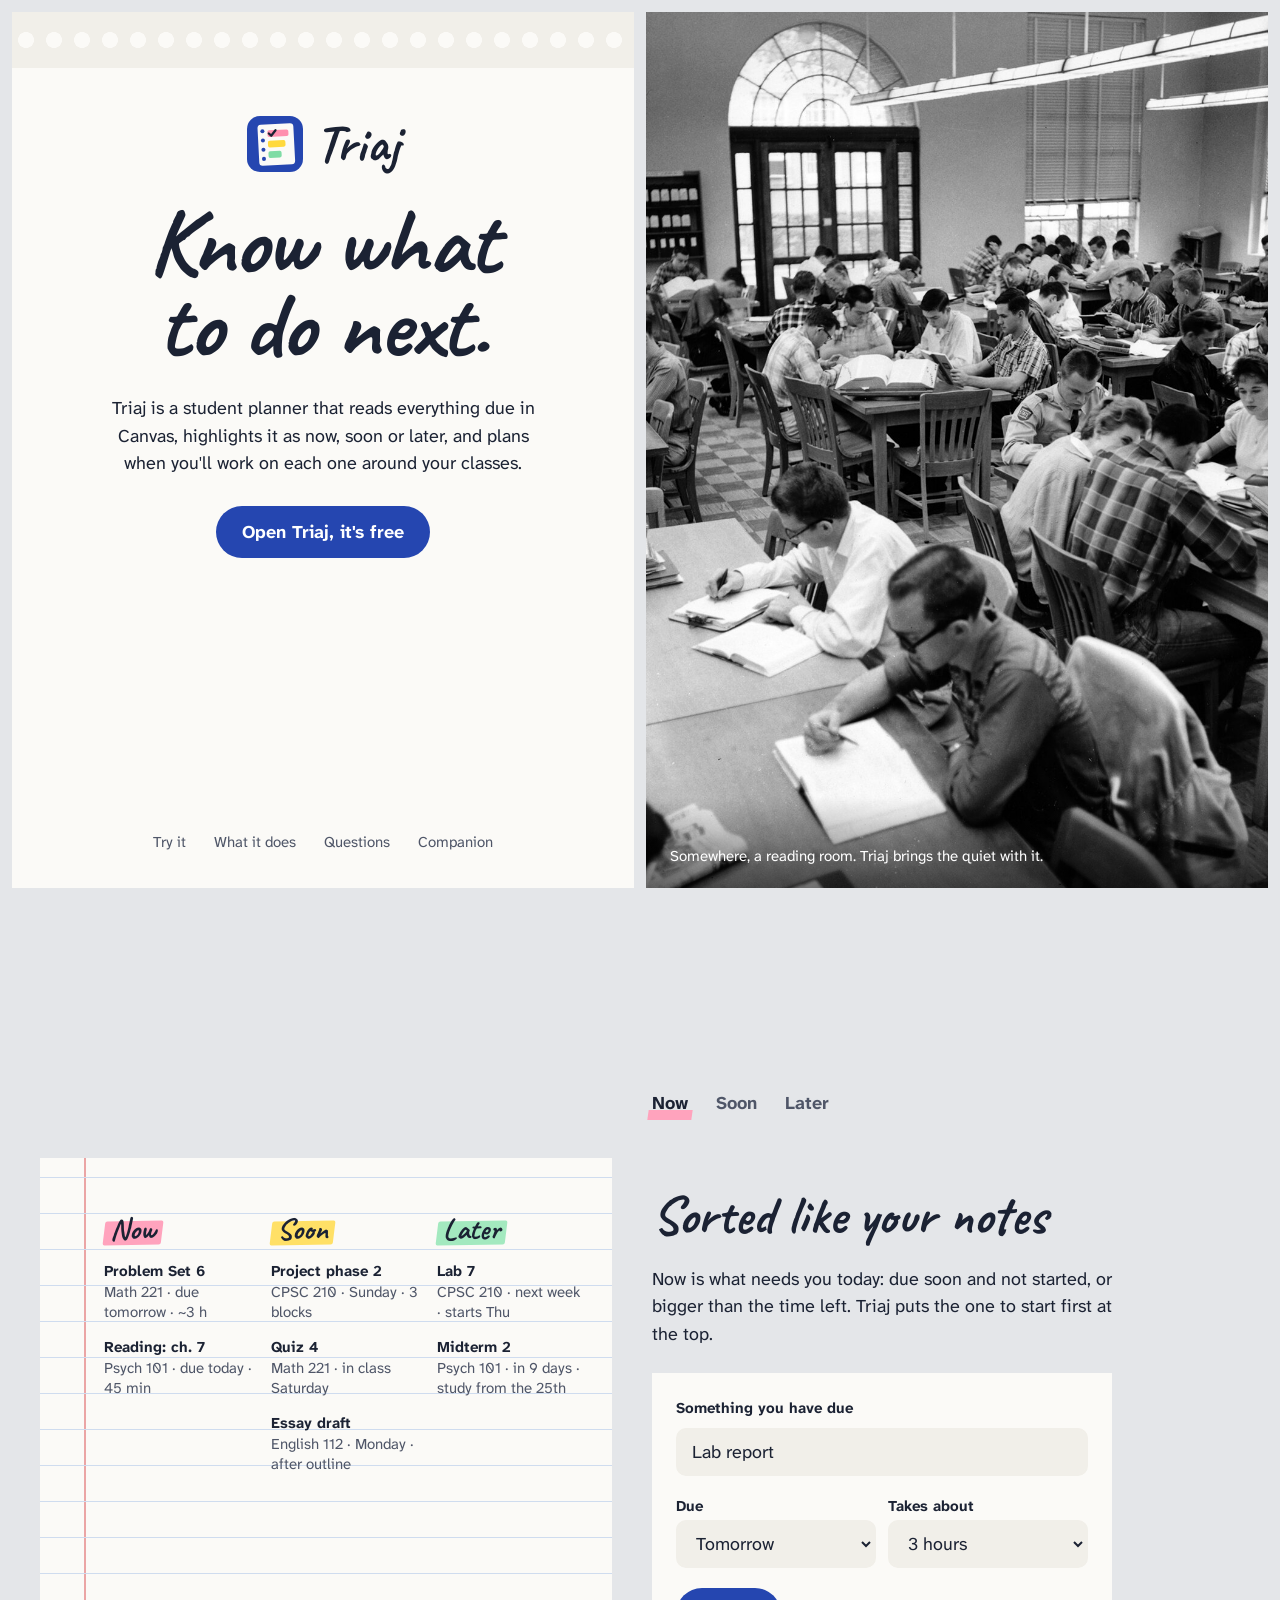
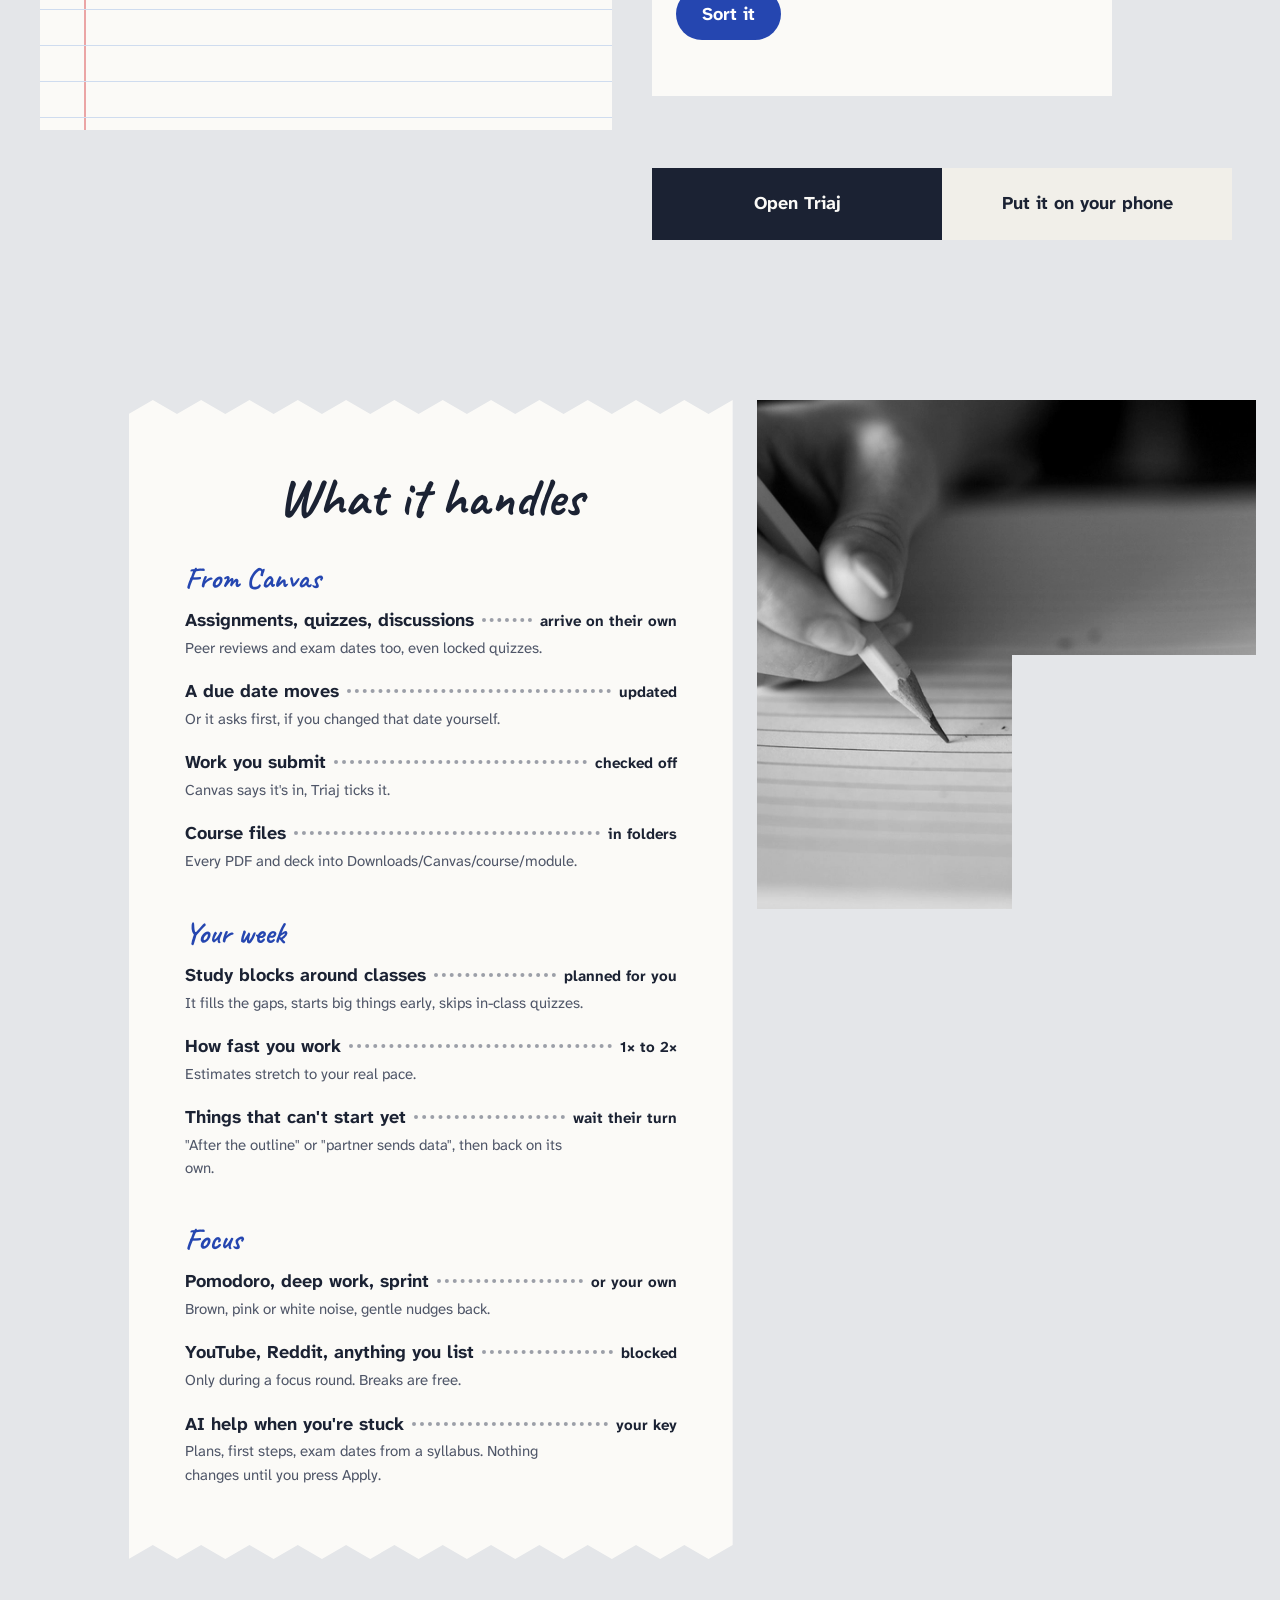
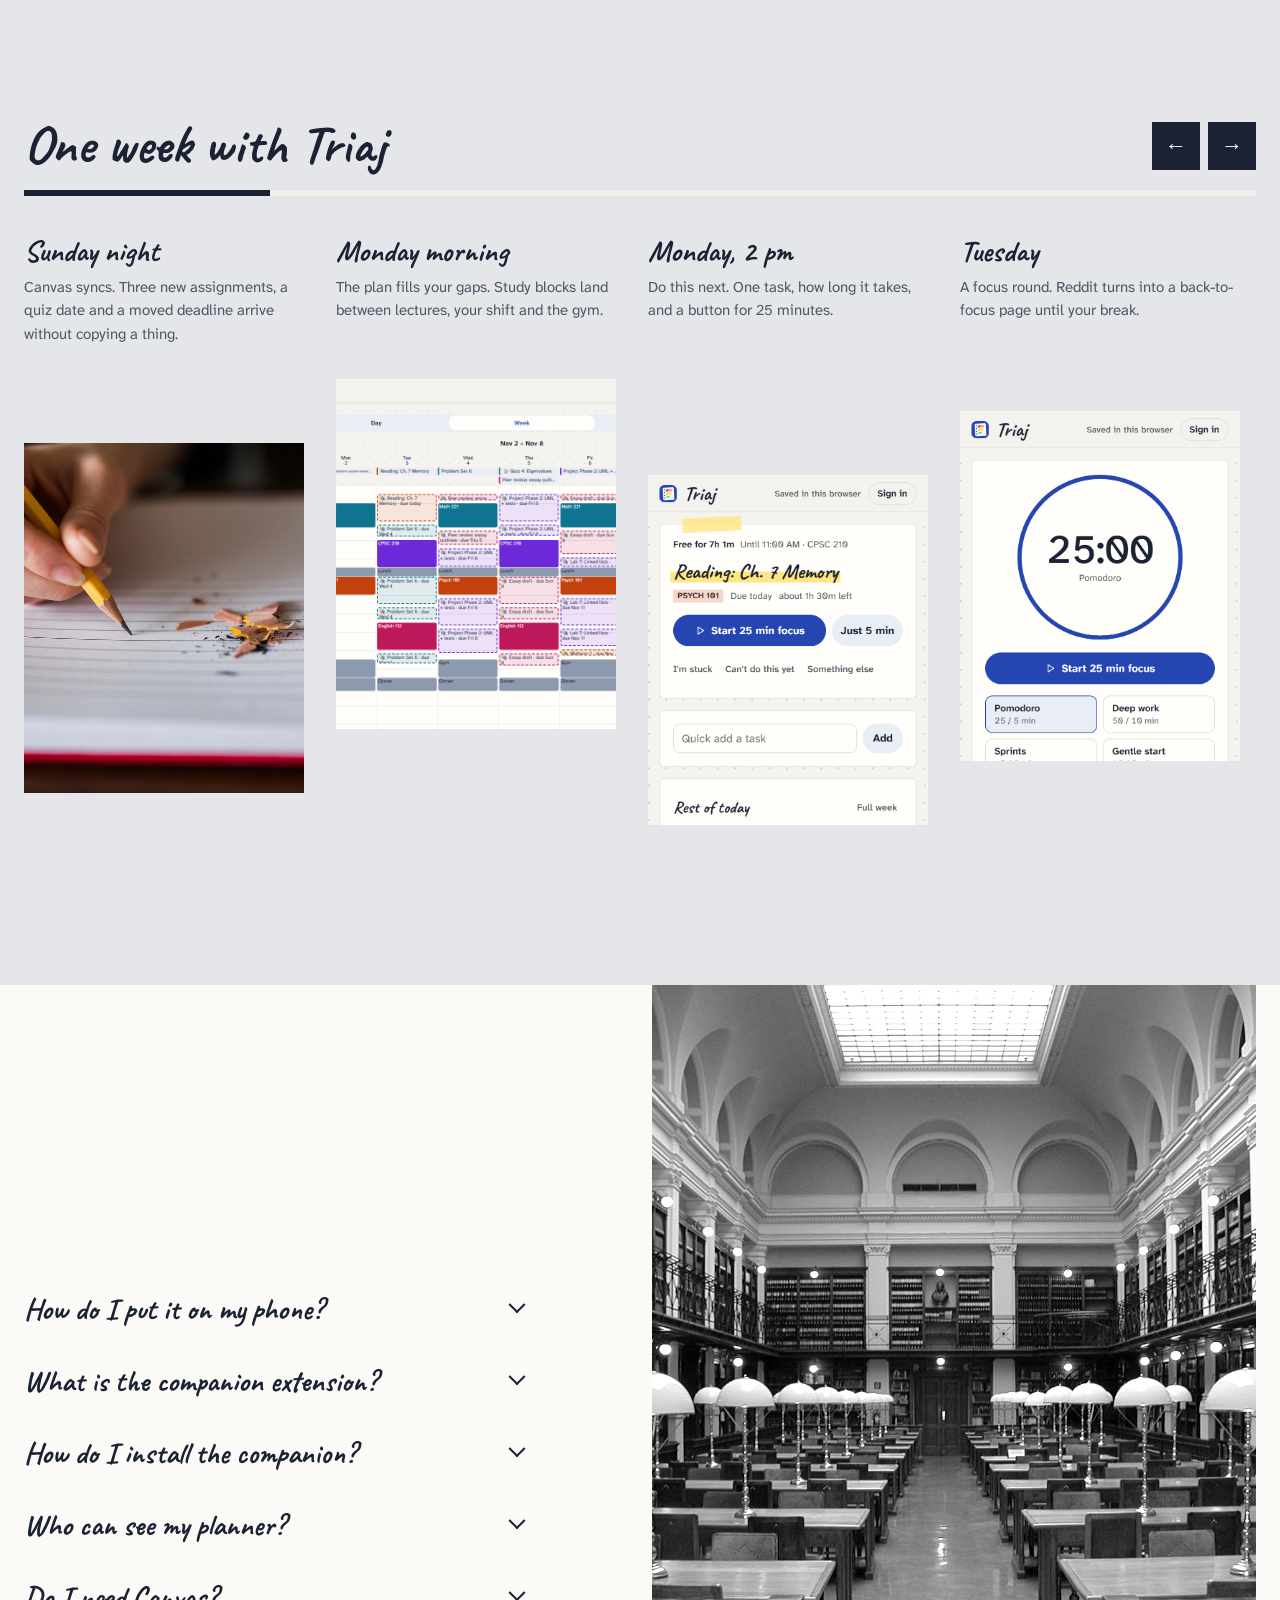
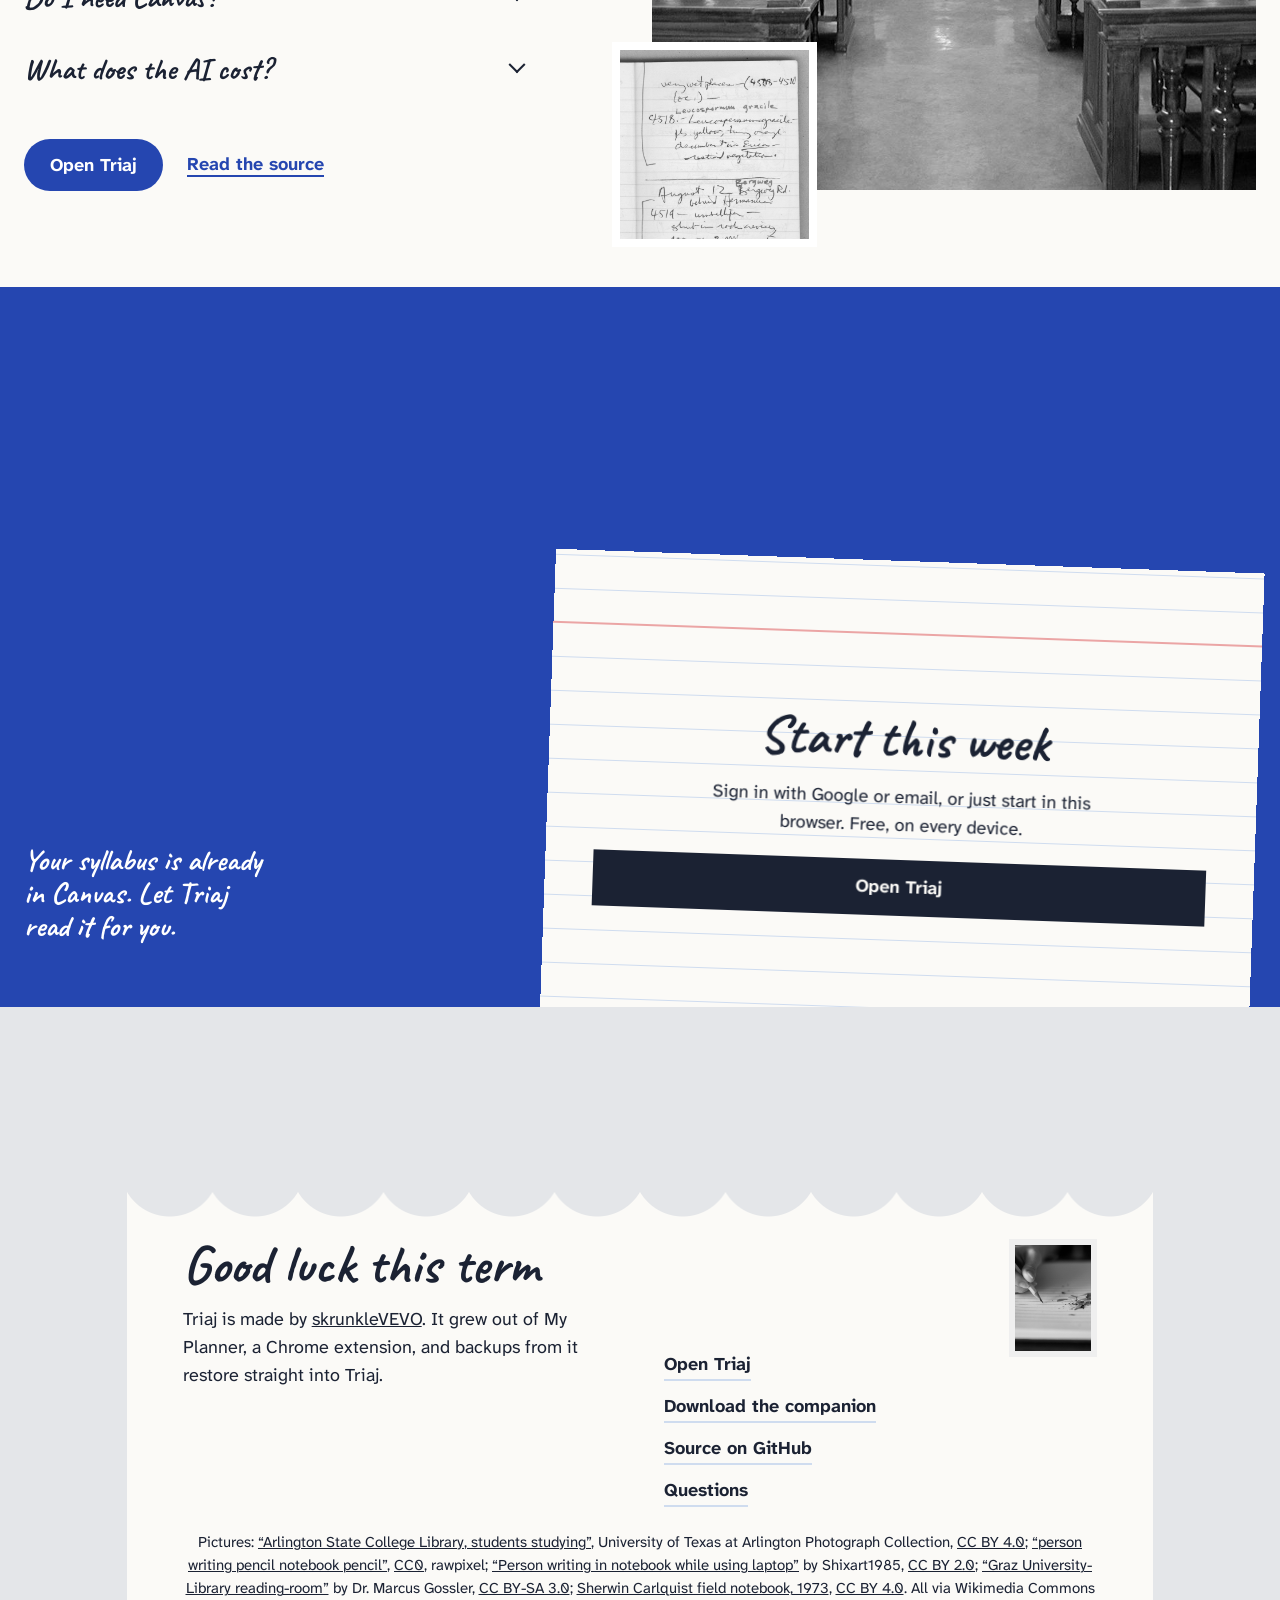
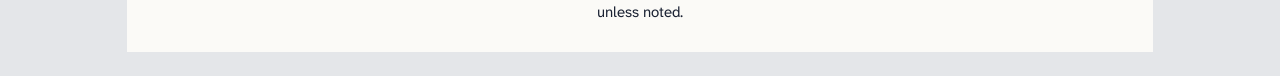
==== commit b94f51f7: "Rebrand Triaj as a paper notebook Site, app, companion and icons now share a GoodNotes-style station" ====
--- a/web/index.html
+++ b/web/index.html
@@ -4,11 +4,11 @@
 <meta charset="utf-8">
 <meta name="viewport" content="width=device-width, initial-scale=1, viewport-fit=cover">
 <title>Triaj: know what to do next</title>
-<meta name="description" content="Triaj reads everything due in Canvas, sorts it into now, soon and later, and plans when you'll work on each one around your classes. Free on your phone and computer.">
-<meta name="theme-color" content="#f6f7f9" media="(prefers-color-scheme: light)">
-<meta name="theme-color" content="#0f1424" media="(prefers-color-scheme: dark)">
+<meta name="description" content="Triaj is a student planner that reads everything due in Canvas, highlights it as now, soon or later, and plans when you'll work on each one around your classes. Free on your phone and computer.">
+<meta name="theme-color" content="#e4e6e9" media="(prefers-color-scheme: light)">
+<meta name="theme-color" content="#121418" media="(prefers-color-scheme: dark)">
 <meta property="og:title" content="Triaj: know what to do next">
-<meta property="og:description" content="Everything due in Canvas, sorted into now, soon and later, with a study plan and a focus timer.">
+<meta property="og:description" content="Everything due in Canvas, highlighted as now, soon and later, with a study plan and a focus timer. Like a notebook that plans itself.">
 <meta property="og:image" content="https://skrunklevevo.github.io/triaj/assets/og.png">
 <meta property="og:url" content="https://skrunklevevo.github.io/triaj/">
 <meta name="twitter:card" content="summary_large_image">
@@ -16,125 +16,199 @@
 <link rel="icon" href="assets/logo.svg" type="image/svg+xml">
 <link rel="icon" href="assets/icon-32.png" sizes="32x32">
 <link rel="apple-touch-icon" href="assets/icon-180.png">
-<link rel="preload" href="assets/fonts/archivo.woff2" as="font" type="font/woff2" crossorigin>
+<link rel="preload" href="assets/fonts/caveat.woff2" as="font" type="font/woff2" crossorigin>
 <link rel="preload" href="assets/fonts/atkinson-next.woff2" as="font" type="font/woff2" crossorigin>
 <link rel="stylesheet" href="assets/fonts/fonts.css">
 <link rel="stylesheet" href="landing.css">
 </head>
 <body>
-<header class="top">
-  <a class="logo" href="./"><img src="assets/logo.svg" alt="" width="28" height="28">Triaj</a>
-  <nav class="links" aria-label="Page"><a href="#features">What it does</a><a href="#companion">Companion</a><a href="https://github.com/skrunkleVEVO/triaj">Source</a></nav>
-  <a class="btn small" href="app/">Open Triaj</a>
-</header>
-
 <main>
+
+<!-- 1. The notebook sheet beside the reading room -->
 <section class="hero">
-  <div class="copy">
-    <h1>Know what to do&nbsp;next.</h1>
-    <p class="lede">Triaj reads everything due in Canvas, sorts it into what needs you now, what's coming up, and what can wait, then plans when you'll actually work on each one around your classes.</p>
-    <div class="ctas">
-      <a class="btn" href="app/">Open Triaj</a>
-      <button class="btn ghost" type="button" id="install" hidden>Install on this device</button>
-    </div>
-    <p class="fine">Free. Sign in with Google or email and it's the same planner on your phone, laptop and any browser.</p>
-  </div>
-
-  <div class="board" aria-label="Example: a week of coursework sorted by Triaj">
-    <div class="bin now"><h2>Now</h2>
-      <div class="tg" style="--i:0"><b>Problem Set 6</b><span>Math 221, due tomorrow</span><em>about 3 h left</em></div>
-      <div class="tg" style="--i:1"><b>Reading: chapter 7</b><span>Psych 101, due today</span><em>about 45 min</em></div>
-    </div>
-    <div class="bin soon"><h2>Soon</h2>
-      <div class="tg" style="--i:2"><b>Project phase 2</b><span>CPSC 210, due Sunday</span><em>planned: 3 blocks</em></div>
-      <div class="tg" style="--i:3"><b>Quiz 4</b><span>Math 221, in class Saturday</span><em>nothing to plan</em></div>
-      <div class="tg" style="--i:4"><b>Essay draft</b><span>English 112, due Monday</span><em>waiting on outline</em></div>
-    </div>
-    <div class="bin later"><h2>Later</h2>
-      <div class="tg" style="--i:5"><b>Lab 7</b><span>CPSC 210, next week</span><em>starts Thursday</em></div>
-      <div class="tg" style="--i:6"><b>Midterm 2</b><span>Psych 101, in 9 days</span><em>study from the 25th</em></div>
-    </div>
-  </div>
-</section>
-
-<section class="screens" aria-label="Triaj on a computer and a phone">
-  <figure class="desk"><img src="assets/shot-desktop.png" alt="Triaj on a laptop: today's free time, the task to do next, and the top three picks" width="1280" height="800" loading="lazy"></figure>
-  <figure class="phone"><img src="assets/shot-phone.png" alt="Triaj on a phone" width="390" height="844" loading="lazy"></figure>
-</section>
-
-<section id="features" class="features">
-  <h2>What it handles for you</h2>
-  <dl>
-    <div><dt>Canvas, without copying anything</dt><dd>Assignments, quizzes (even locked ones), discussions, peer reviews and exam dates arrive on their own. Changed due dates update, and work you submit gets checked off.</dd></div>
-    <div><dt>When to work, not just what's due</dt><dd>Give it your class times and how fast you work. It fills the gaps in your week with study blocks, starts big things early, and leaves in-class quizzes alone.</dd></div>
-    <div><dt>A focus timer that keeps you there</dt><dd>Pomodoro, deep work or your own timings, with gentle nudges and brown or pink noise. With the companion it counts down on your toolbar and keeps YouTube, Reddit and anything else you list out of reach until your break.</dd></div>
-    <div><dt>Help when you're stuck</dt><dd>Ask the AI to plan your week, turn a sentence into tasks, or pull exam dates out of a syllabus PDF. It suggests; nothing changes until you press Apply. Free with your own Gemini key.</dd></div>
-    <div><dt>Things that can't start yet</dt><dd>Mark a task as waiting on another one, or on something like "partner sends data". It comes back on its own when it's ready.</dd></div>
-    <div><dt>Course files, in folders</dt><dd>Download every PDF and slide deck for a course, or just what one assignment needs, into Downloads/Canvas/course/module. It remembers what changed since last time.</dd></div>
-  </dl>
-</section>
-
-<section id="phone" class="install">
-  <div>
-    <h2>Put it on your phone</h2>
-    <p>Triaj installs like an app: its own icon, full screen, works offline. Your tasks are already there when you sign in.</p>
-    <button class="btn" type="button" id="install2">Install Triaj</button>
-  </div>
-  <ul class="how">
-    <li><b>iPhone and iPad</b>Open Triaj in Safari, tap Share, then Add to Home Screen.</li>
-    <li><b>Android</b>Open Triaj in Chrome and tap Install when it asks, or menu, then Install app.</li>
-    <li><b>Computer</b>Click the install icon at the end of the address bar in Chrome or Edge.</li>
-  </ul>
-</section>
-
-<section id="companion" class="companion">
-  <div class="cintro">
-    <h2>The companion extension</h2>
-    <p>Browsers won't let a website read your Canvas with your sign-in, which is a good rule. So on your computer, a small extension does exactly the parts a website can't: Canvas and private calendar sync, the toolbar timer, site blocking, and saving course files. It never stores your planner, and it only reads sites you allow.</p>
-    <a class="btn" href="triaj-companion.zip" download>Download the companion</a>
-  </div>
-  <div class="csteps">
-    <div class="tabs" role="tablist" aria-label="Your browser">
-      <button role="tab" aria-selected="true" data-b="chromium">Chrome, Edge, Brave, Opera</button>
-      <button role="tab" aria-selected="false" data-b="firefox">Firefox</button>
-    </div>
-    <ol class="steps" data-b="chromium">
-      <li>Unzip <code>triaj-companion.zip</code> into a folder you'll keep, like Documents.</li>
-      <li>Open <code>chrome://extensions</code> (or <code>edge://</code>, <code>brave://</code>, <code>opera://extensions</code>) and turn on Developer mode.</li>
-      <li>Press Load unpacked and choose that folder. Pin the Triaj icon so the timer is one click away.</li>
-      <li>In Triaj, open More, then Sync, enter your Canvas address and press Connect.</li>
-    </ol>
-    <ol class="steps" data-b="firefox" hidden>
-      <li>Unzip <code>triaj-companion.zip</code> into a folder you'll keep.</li>
-      <li>Open <code>about:debugging#/runtime/this-firefox</code> and press Load Temporary Add-on, then choose <code>manifest.json</code> in that folder.</li>
-      <li>In Triaj, open More, then Sync, and press Connect.</li>
-      <li>Firefox removes temporary add-ons when it quits. Firefox Developer Edition can keep it: set <code>xpinstall.signatures.required</code> to false in <code>about:config</code>, then install the zip from the add-ons page.</li>
-    </ol>
-  </div>
-</section>
-
-<section class="privacy">
-  <h2>Your data stays yours</h2>
-  <p>Your planner, and any Canvas token or AI key you add, is stored in your own account and only you can read it. There are no ads, analytics or trackers. Canvas data goes from Canvas to your browser to your account. AI requests go straight from your browser to the provider you pick. Without an account, everything stays in that one browser.</p>
+  <div class="sheet hsheet">
+    <div class="spiral" aria-hidden="true"></div>
+    <div class="hin">
+      <a class="mark" href="./"><img src="assets/logo.svg" alt="" width="56" height="56"><span>Triaj</span></a>
+      <h1 class="rv">Know what to do next.</h1>
+      <p class="lede rv">Triaj is a student planner that reads everything due in Canvas, highlights it as now, soon or later, and plans when you'll work on each one around your classes.</p>
+      <div class="ctas rv">
+        <a class="btn" href="app/">Open Triaj, it's free</a>
+        <button class="btn ghost" type="button" id="install" hidden>Install on this device</button>
+      </div>
+      <nav class="hlinks rv" aria-label="Page"><a href="#try">Try it</a><a href="#menu">What it does</a><a href="#questions">Questions</a><a href="#companion">Companion</a></nav>
+    </div>
+  </div>
+  <figure class="room" aria-label="Study rooms">
+    <img class="on" src="assets/arlington-state-college-library-students-studying-10010394.jpg" alt="Students studying at long tables in a college library, 1950s" width="1920" height="1530">
+    <img src="assets/graz-university-library-reading-room.jpg" alt="A university reading room with rows of desks and white lamps" width="1600" height="1200" loading="lazy">
+    <img src="assets/person-writing-in-notebook-while-using-laptop.jpg" alt="Someone writing in a notebook beside a laptop" width="1920" height="1282" loading="lazy">
+    <figcaption>Somewhere, a reading room. Triaj brings the quiet with it.</figcaption>
+  </figure>
+</section>
+
+<!-- 2. The live thing: sort something that's due -->
+<section id="try" class="show">
+  <div class="plate" data-ui>
+    <div class="page" id="board" aria-label="This week, sorted by Triaj">
+      <div class="col now" data-c="now"><h3><span>Now</span></h3>
+        <div class="it"><b>Problem Set 6</b><span>Math 221 · due tomorrow · ~3 h</span></div>
+        <div class="it"><b>Reading: ch. 7</b><span>Psych 101 · due today · 45 min</span></div>
+      </div>
+      <div class="col soon" data-c="soon"><h3><span>Soon</span></h3>
+        <div class="it"><b>Project phase 2</b><span>CPSC 210 · Sunday · 3 blocks</span></div>
+        <div class="it"><b>Quiz 4</b><span>Math 221 · in class Saturday</span></div>
+        <div class="it"><b>Essay draft</b><span>English 112 · Monday · after outline</span></div>
+      </div>
+      <div class="col later" data-c="later"><h3><span>Later</span></h3>
+        <div class="it"><b>Lab 7</b><span>CPSC 210 · next week · starts Thu</span></div>
+        <div class="it"><b>Midterm 2</b><span>Psych 101 · in 9 days · study from the 25th</span></div>
+      </div>
+    </div>
+  </div>
+  <div class="sside">
+    <div class="tabs" role="tablist" aria-label="Triage">
+      <button role="tab" aria-selected="true" data-c="now">Now</button>
+      <button role="tab" aria-selected="false" data-c="soon">Soon</button>
+      <button role="tab" aria-selected="false" data-c="later">Later</button>
+    </div>
+    <div class="smid">
+      <h2 class="rv">Sorted like your notes</h2>
+      <p class="rv" id="tabtext">Now is what needs you today: due soon and not started, or bigger than the time left. Triaj puts the one to start first at the top.</p>
+      <form class="try rv" id="tryform" hidden>
+        <label for="tn">Something you have due</label>
+        <input id="tn" value="Lab report" autocomplete="off" maxlength="40">
+        <div class="tr">
+          <div><label for="td">Due</label><select id="td"><option value="0">Today</option><option value="1" selected>Tomorrow</option><option value="3">In 3 days</option><option value="7">Next week</option><option value="14">In 2 weeks</option></select></div>
+          <div><label for="ts">Takes about</label><select id="ts"><option value="0.5">30 min</option><option value="1">1 hour</option><option value="3" selected>3 hours</option><option value="6">6 hours</option></select></div>
+        </div>
+        <button class="btn" type="submit">Sort it</button>
+        <p class="verdict" id="verdict" aria-live="polite"></p>
+      </form>
+    </div>
+    <div class="cells">
+      <a class="cell ink" href="app/">Open Triaj</a>
+      <a class="cell" href="#phone" data-open="phone">Put it on your phone</a>
+    </div>
+  </div>
+</section>
+
+<!-- 3. Capabilities as a torn-out page -->
+<section id="menu" class="menu">
+  <div class="torn">
+    <h2 class="rv">What it handles</h2>
+    <div class="grp rv"><h3>From Canvas</h3>
+      <div class="li"><p class="ln"><b>Assignments, quizzes, discussions</b><i></i><span>arrive on their own</span></p><p class="d">Peer reviews and exam dates too, even locked quizzes.</p></div>
+      <div class="li"><p class="ln"><b>A due date moves</b><i></i><span>updated</span></p><p class="d">Or it asks first, if you changed that date yourself.</p></div>
+      <div class="li"><p class="ln"><b>Work you submit</b><i></i><span>checked off</span></p><p class="d">Canvas says it's in, Triaj ticks it.</p></div>
+      <div class="li"><p class="ln"><b>Course files</b><i></i><span>in folders</span></p><p class="d">Every PDF and deck into Downloads/Canvas/course/module.</p></div>
+    </div>
+    <div class="grp rv"><h3>Your week</h3>
+      <div class="li"><p class="ln"><b>Study blocks around classes</b><i></i><span>planned for you</span></p><p class="d">It fills the gaps, starts big things early, skips in-class quizzes.</p></div>
+      <div class="li"><p class="ln"><b>How fast you work</b><i></i><span>1× to 2×</span></p><p class="d">Estimates stretch to your real pace.</p></div>
+      <div class="li"><p class="ln"><b>Things that can't start yet</b><i></i><span>wait their turn</span></p><p class="d">"After the outline" or "partner sends data", then back on its own.</p></div>
+    </div>
+    <div class="grp rv"><h3>Focus</h3>
+      <div class="li"><p class="ln"><b>Pomodoro, deep work, sprint</b><i></i><span>or your own</span></p><p class="d">Brown, pink or white noise, gentle nudges back.</p></div>
+      <div class="li"><p class="ln"><b>YouTube, Reddit, anything you list</b><i></i><span>blocked</span></p><p class="d">Only during a focus round. Breaks are free.</p></div>
+      <div class="li"><p class="ln"><b>AI help when you're stuck</b><i></i><span>your key</span></p><p class="d">Plans, first steps, exam dates from a syllabus. Nothing changes until you press Apply.</p></div>
+    </div>
+  </div>
+  <figure class="pencil rv"><img src="assets/person-writing-pencil-notebook-pencil.webp" alt="A pencil writing on a ruled spiral notebook, shavings on the page" width="1024" height="683" loading="lazy"></figure>
+</section>
+
+<!-- 4. One week, left to right -->
+<section id="week" class="week">
+  <div class="whead">
+    <h2 class="rv">One week with Triaj</h2>
+    <div class="arrows"><button type="button" class="sq" id="wprev" aria-label="Earlier in the week">&#8592;</button><button type="button" class="sq" id="wnext" aria-label="Later in the week">&#8594;</button></div>
+  </div>
+  <div class="track" aria-hidden="true"><span id="wbar"></span></div>
+  <ol class="row" id="wrow">
+    <li style="--gap:96px"><h3>Sunday night</h3><p>Canvas syncs. Three new assignments, a quiz date and a moved deadline arrive without copying a thing.</p><img src="assets/person-writing-pencil-notebook-pencil.webp" alt="Pencil on a ruled notebook page" width="1024" height="683" loading="lazy"></li>
+    <li style="--gap:32px"><h3>Monday morning</h3><p>The plan fills your gaps. Study blocks land between lectures, your shift and the gym.</p><img src="assets/shot-schedule.png" alt="Triaj's schedule: a week of classes with study blocks in between" width="1280" height="800" loading="lazy"></li>
+    <li style="--gap:128px"><h3>Monday, 2 pm</h3><p>Do this next. One task, how long it takes, and a button for 25 minutes.</p><img src="assets/shot-phone.png" alt="Triaj on a phone showing the task to do next" width="780" height="1688" loading="lazy"></li>
+    <li style="--gap:64px"><h3>Tuesday</h3><p>A focus round. Reddit turns into a back-to-focus page until your break.</p><img src="assets/shot-phone-focus.png" alt="Triaj's focus timer on a phone" width="780" height="1688" loading="lazy"></li>
+    <li style="--gap:112px"><h3>Wednesday</h3><p>A due date moved. Triaj changes it, or asks if you'd set it yourself.</p><img src="assets/sherwin-carlquist-field-notebook-from-1973-expedition.jpg" alt="A handwritten notebook page with corrections in red" width="1318" height="2035" loading="lazy"></li>
+    <li style="--gap:40px"><h3>Thursday</h3><p>Stuck? Ask for a first step, or turn one sentence into three tasks.</p><img src="assets/person-writing-in-notebook-while-using-laptop.jpg" alt="Writing in a notebook next to a laptop" width="1920" height="1282" loading="lazy"></li>
+    <li style="--gap:88px"><h3>Friday</h3><p>Submitted. Canvas says it's in, Triaj ticks it off. The weekend is yours.</p><img src="assets/arlington-state-college-library-students-studying-10010394.jpg" alt="Students studying in a college library" width="1920" height="1530" loading="lazy"></li>
+  </ol>
+</section>
+
+<!-- 5. Questions beside the reading room -->
+<section id="questions" class="faq">
+  <div class="qcol">
+    <h2 class="rv">Questions, answered</h2>
+    <ul class="facts rv"><li>Free, with no ads or trackers.</li><li>Same planner on your phone, laptop and any browser.</li><li>Works offline once it's installed.</li></ul>
+    <div class="acc rv">
+      <details id="phone"><summary>How do I put it on my phone?</summary>
+        <div class="ans"><p>Triaj installs like an app: its own icon, full screen, works offline. Your tasks are already there when you sign in.</p>
+          <ul class="how"><li><b>iPhone and iPad:</b> open Triaj in Safari, tap Share, then Add to Home Screen.</li><li><b>Android:</b> open Triaj in Chrome and tap Install, or menu, then Install app.</li><li><b>Computer:</b> click the install icon at the end of the address bar in Chrome or Edge.</li></ul>
+          <button class="btn small" type="button" id="install2">Install Triaj</button></div></details>
+      <details id="companion"><summary>What is the companion extension?</summary>
+        <div class="ans"><p>Browsers won't let a website read your Canvas with your sign-in, which is a good rule. So on your computer, a small extension does the parts a website can't: Canvas and private calendar sync, the toolbar timer, site blocking and saving course files. It never stores your planner, and it only reads sites you allow.</p>
+          <a class="btn small" href="triaj-companion.zip" download>Download the companion</a></div></details>
+      <details><summary>How do I install the companion?</summary>
+        <div class="ans">
+          <div class="btabs" role="tablist" aria-label="Your browser">
+            <button role="tab" aria-selected="true" data-b="chromium">Chrome, Edge, Brave, Opera</button>
+            <button role="tab" aria-selected="false" data-b="firefox">Firefox</button>
+          </div>
+          <ol class="steps" data-b="chromium">
+            <li>Unzip <code>triaj-companion.zip</code> into a folder you'll keep, like Documents.</li>
+            <li>Open <code>chrome://extensions</code> (or <code>edge://</code>, <code>brave://</code>, <code>opera://extensions</code>) and turn on Developer mode.</li>
+            <li>Press Load unpacked and choose that folder. Pin the Triaj icon so the timer is one click away.</li>
+            <li>In Triaj, open More, then Sync, enter your Canvas address and press Connect.</li>
+          </ol>
+          <ol class="steps" data-b="firefox" hidden>
+            <li>Unzip <code>triaj-companion.zip</code> into a folder you'll keep.</li>
+            <li>Open <code>about:debugging#/runtime/this-firefox</code>, press Load Temporary Add-on and choose <code>manifest.json</code> in that folder.</li>
+            <li>In Triaj, open More, then Sync, and press Connect.</li>
+            <li>Firefox removes temporary add-ons when it quits. Firefox Developer Edition can keep it: set <code>xpinstall.signatures.required</code> to false in <code>about:config</code>, then install the zip from the add-ons page.</li>
+          </ol></div></details>
+      <details><summary>Who can see my planner?</summary>
+        <div class="ans"><p>Only you. Your planner, and any Canvas token or AI key you add, is stored in your own account. There are no ads, analytics or trackers. Canvas data goes from Canvas to your browser to your account, and AI requests go straight from your browser to the provider you pick. Without an account, everything stays in that one browser.</p></div></details>
+      <details><summary>Do I need Canvas?</summary>
+        <div class="ans"><p>No. Add tasks yourself, type one sentence and let it make the tasks, or subscribe to an iCal feed. Canvas just saves the typing.</p></div></details>
+      <details><summary>What does the AI cost?</summary>
+        <div class="ans"><p>Nothing from us. You bring your own key: free with Gemini, or use Claude. It suggests a plan or a first step, and nothing changes until you press Apply.</p></div></details>
+    </div>
+    <div class="qend rv"><a class="btn" href="app/">Open Triaj</a><a class="tl" href="https://github.com/skrunkleVEVO/triaj">Read the source</a></div>
+  </div>
+  <div class="qpics">
+    <img class="tall" src="assets/graz-university-library-reading-room.jpg" alt="Rows of reading desks under white lamps in a university library" width="1600" height="1200" loading="lazy">
+    <img class="sqr" src="assets/sherwin-carlquist-field-notebook-from-1973-expedition.jpg" alt="Blue ink notes on ruled paper, with red corrections" width="1318" height="2035" loading="lazy">
+  </div>
+</section>
+
+<!-- 6. The index card -->
+<section class="reply">
+  <p class="rnote rv">Your syllabus is already in Canvas. Let Triaj read it for you.</p>
+  <div class="card rv">
+    <h2>Start this week</h2>
+    <p>Sign in with Google or email, or just start in this browser. Free, on every device.</p>
+    <a class="bar" href="app/">Open Triaj</a>
+  </div>
 </section>
 </main>
 
-<footer class="foot">
-  <span>Made by <a href="https://github.com/skrunkleVEVO">skrunkleVEVO</a></span>
-  <span><a href="https://github.com/skrunkleVEVO/triaj">Source on GitHub</a><a href="app/">Open Triaj</a></span>
+<!-- 7. The back of the card -->
+<footer class="back">
+  <div class="post">
+    <div class="msg">
+      <h2>Good luck this term</h2>
+      <p>Triaj is made by <a href="https://github.com/skrunkleVEVO">skrunkleVEVO</a>. It grew out of My Planner, a Chrome extension, and backups from it restore straight into Triaj.</p>
+    </div>
+    <div class="addr">
+      <img class="stamp" src="assets/person-writing-pencil-notebook-pencil.webp" alt="" width="1024" height="683" loading="lazy">
+      <a href="app/">Open Triaj</a>
+      <a href="triaj-companion.zip" download>Download the companion</a>
+      <a href="https://github.com/skrunkleVEVO/triaj">Source on GitHub</a>
+      <a href="#questions">Questions</a>
+    </div>
+    <p class="credits">Pictures: <a href="https://commons.wikimedia.org/w/index.php?curid=89167675">“Arlington State College Library, students studying”</a>, University of Texas at Arlington Photograph Collection, <a href="https://creativecommons.org/licenses/by/4.0/">CC BY 4.0</a>; <a href="https://www.rawpixel.com/image/3283992/free-photo-image-writing-write-pencil">“person writing pencil notebook pencil”</a>, <a href="https://creativecommons.org/publicdomain/zero/1.0/">CC0</a>, rawpixel; <a href="https://commons.wikimedia.org/w/index.php?curid=186624327">“Person writing in notebook while using laptop”</a> by Shixart1985, <a href="https://creativecommons.org/licenses/by/2.0/">CC BY 2.0</a>; <a href="https://commons.wikimedia.org/w/index.php?curid=352545">“Graz University-Library reading-room”</a> by Dr. Marcus Gossler, <a href="https://creativecommons.org/licenses/by-sa/3.0/">CC BY-SA 3.0</a>; <a href="https://commons.wikimedia.org/w/index.php?curid=188195562">Sherwin Carlquist field notebook, 1973</a>, <a href="https://creativecommons.org/licenses/by/4.0/">CC BY 4.0</a>. All via Wikimedia Commons unless noted.</p>
+  </div>
 </footer>
-<script type="module">
-import { installable, install, onChange, standalone } from './app/lib/install.js';
-const b1 = document.getElementById('install'), b2 = document.getElementById('install2');
-const paint = () => { b1.hidden = !installable(); if (standalone()) document.getElementById('phone').hidden = true; };
-onChange(paint); paint();
-b1.onclick = b2.onclick = () => install();
-document.querySelectorAll('.tabs button').forEach((b) => b.addEventListener('click', () => {
-  document.querySelectorAll('.tabs button').forEach((x) => x.setAttribute('aria-selected', x === b ? 'true' : 'false'));
-  document.querySelectorAll('.steps').forEach((s) => { s.hidden = s.dataset.b !== b.dataset.b; });
-}));
-if (/firefox/i.test(navigator.userAgent)) document.querySelector('.tabs [data-b="firefox"]').click();
-if ('serviceWorker' in navigator) navigator.serviceWorker.register('sw.js').catch(() => {});
-</script>
+<script type="module" src="landing.js"></script>
 </body>
 </html>
--- a/web/assets/fonts/fonts.css
+++ b/web/assets/fonts/fonts.css
@@ -1,3 +1,3 @@
-/* Archivo (variable width + weight) for headings and tags; Atkinson Hyperlegible Next for reading. Both SIL OFL. */
-@font-face{font-family:"Archivo";src:url(archivo.woff2) format("woff2");font-weight:100 900;font-stretch:62% 125%;font-display:swap}
+/* Caveat (variable weight) for handwritten headings; Atkinson Hyperlegible Next for reading and UI. Both SIL OFL. */
+@font-face{font-family:"Caveat";src:url(caveat.woff2) format("woff2");font-weight:400 700;font-display:swap}
 @font-face{font-family:"Atkinson";src:url(atkinson-next.woff2) format("woff2");font-weight:200 800;font-display:swap}
--- a/web/landing.css
+++ b/web/landing.css
@@ -1,128 +1,267 @@
-/* Triaj landing page. Paper with ruled grid, ballpoint-ink type, and triage tags as the one bold element. */
+/* Triaj landing page: a notebook on a desk.
+   Every surface is a piece of stationery (a spiral sheet, a torn-out page, an index card, a postcard back)
+   lying on a desk-grey ground. Ballpoint blue is the one ink colour for actions; the three highlighters
+   (pink, yellow, mint) mark now, soon and later and nothing else.
+   Type: Caveat (handwriting) for headings, Atkinson Hyperlegible for reading. Five sizes: 112 / 56 / 30 / 18 / 15.
+   Grid: 12 columns, 24px outer margins (16px on phones), 24px gutters. Sections 160px apart. */
 :root{
-  --paper:#f6f7f9;--grid:#e3e8f2;--ink:#15224a;--ink2:#4b5675;--card:#ffffff;--line:#d6dce9;
-  --now:#e0393e;--soon:#e9a100;--later:#1f9d84;--nowtx:#b4262b;--soontx:#8a5f00;--latertx:#107663;
-  --display:"Archivo",system-ui,sans-serif;--read:"Atkinson",system-ui,-apple-system,"Segoe UI",sans-serif;
-}
-@media (prefers-color-scheme:dark){:root{
-  --paper:#0f1424;--grid:#18203a;--ink:#eef1fa;--ink2:#aab3cc;--card:#161e36;--line:#2a3456;
-  --nowtx:#ff8a8d;--soontx:#f5c04a;--latertx:#4fd1b5}}
+  --desk:#e4e6e9;--paper:#fbfaf7;--paper2:#f1efe9;--ink:#1b2233;--muted:#4f5668;
+  --pen:#2546b0;--onpen:#ffffff;--rule:#cfdcef;--margin:#eba5a5;--field:#2546b0;
+  --hl-now:#ffa3bd;--hl-soon:#ffe066;--hl-later:#a3e9bf;--hl-ink:#1b2233;
+  --hand:"Caveat","Segoe Print","Bradley Hand",cursive;--read:"Atkinson",system-ui,-apple-system,"Segoe UI",sans-serif;
+  --t1:clamp(64px,7.4vw,112px);--t2:clamp(44px,4.2vw,56px);--t3:30px;--t4:18px;--t5:15px;
+  --m:24px;--gap:160px;--ease:cubic-bezier(.23,1,.32,1);
+  color-scheme:light;
+}
+@media (prefers-color-scheme:dark){:root:not([data-theme="light"]){
+  --desk:#121418;--paper:#1d2027;--paper2:#252932;--ink:#ebebe7;--muted:#b4b8c3;
+  --pen:#93abff;--onpen:#121418;--rule:#2c3445;--margin:#6b3a40;--field:#24366e;color-scheme:dark}}
+:root[data-theme="dark"]{--field:#24366e;--desk:#121418;--paper:#1d2027;--paper2:#252932;--ink:#ebebe7;--muted:#b4b8c3;--pen:#93abff;--onpen:#121418;--rule:#2c3445;--margin:#6b3a40;color-scheme:dark}
+
 *{box-sizing:border-box}
-html{scroll-behavior:smooth}
-body{margin:0;color:var(--ink);font:17px/1.55 var(--read);background-color:var(--paper);
-  background-image:linear-gradient(var(--grid) 1px,transparent 1px),linear-gradient(90deg,var(--grid) 1px,transparent 1px);background-size:32px 32px;-webkit-font-smoothing:antialiased;overflow-x:hidden}
+html{scroll-behavior:smooth;-webkit-text-size-adjust:100%}
+body{margin:0;background:var(--desk);color:var(--ink);font:400 var(--t4)/1.55 var(--read);-webkit-font-smoothing:antialiased;overflow-x:hidden}
+img{display:block;max-width:100%;height:auto}
 a{color:inherit}
-img{max-width:100%;display:block}
-h1,h2,dt,.logo,.btn,.tabs button{font-family:var(--display)}
-h2{font-size:clamp(28px,3.6vw,40px);line-height:1.08;font-weight:800;font-stretch:92%;letter-spacing:-.01em;margin:0 0 16px}
-p{max-width:62ch}
-code{font:600 .86em ui-monospace,Consolas,monospace;background:var(--card);border:1px solid var(--line);padding:1px 5px;border-radius:5px;word-break:break-word}
-:focus-visible{outline:3px solid var(--now);outline-offset:3px}
-main>section{max-width:1160px;margin:0 auto;padding:88px 24px}
-
-.btn{display:inline-flex;align-items:center;justify-content:center;font-weight:700;font-size:16px;padding:13px 22px;border-radius:10px;border:2px solid var(--ink);background:var(--ink);color:var(--paper);text-decoration:none;cursor:pointer;transition:background-color .15s,color .15s}
-.btn:hover{background:transparent;color:var(--ink)}
-.btn.ghost{background:transparent;color:var(--ink)}
-.btn.ghost:hover{background:var(--ink);color:var(--paper)}
-.btn.small{font-size:14px;padding:8px 16px;border-radius:8px}
+h1,h2,h3{font-family:var(--hand);font-weight:700;margin:0;text-wrap:balance}
+h1{font-size:var(--t1);line-height:.88;letter-spacing:-.01em}
+h2{font-size:var(--t2);line-height:.95}
+h3{font-size:var(--t3);line-height:1}
+p{margin:0}
+:focus-visible{outline:3px solid var(--pen);outline-offset:3px}
+::selection{background:var(--hl-soon);color:var(--hl-ink)}
+code{font:inherit;font-weight:700;overflow-wrap:anywhere}
+main>section{margin:0 var(--m) var(--gap)}
+
+/* buttons: a round pen-blue fill, decided once */
+.btn{display:inline-flex;align-items:center;justify-content:center;min-height:52px;padding:0 26px;border:0;border-radius:999px;background:var(--pen);color:var(--onpen);
+  font:700 var(--t4)/1 var(--read);text-decoration:none;cursor:pointer;transition:transform 140ms var(--ease),background-color 160ms ease}
+.btn:hover{background:color-mix(in srgb,var(--pen) 84%,var(--ink))}
+.btn:active{transform:scale(.97)}
+.btn.ghost{background:var(--paper2);color:var(--ink)}
+.btn.ghost:hover{background:color-mix(in srgb,var(--paper2) 80%,var(--ink))}
+.btn.small{min-height:44px;padding:0 20px;font-size:var(--t5)}
 .btn[hidden]{display:none}
 
-.top{position:sticky;top:0;z-index:10;display:flex;align-items:center;gap:28px;padding:12px 24px;padding-top:calc(12px + env(safe-area-inset-top,0px));
-  background:color-mix(in srgb,var(--paper) 88%,transparent);backdrop-filter:blur(10px);border-bottom:1px solid var(--line)}
-.logo{display:flex;align-items:center;gap:9px;font-weight:800;font-stretch:110%;font-size:21px;text-decoration:none}
-.logo img{border-radius:7px}
-.links{display:flex;gap:24px;margin-left:auto;font-size:15px}
-.links a{text-decoration:none;color:var(--ink2)}
-.links a:hover{color:var(--ink);text-decoration:underline;text-underline-offset:4px}
-
-/* hero */
-.hero{display:grid;grid-template-columns:minmax(0,1fr) minmax(0,1.05fr);gap:56px;align-items:center;padding-top:72px!important}
-h1{font-size:clamp(52px,8.4vw,108px);line-height:.92;font-weight:900;font-stretch:72%;letter-spacing:-.015em;margin:0 0 26px;text-wrap:balance}
-.lede{font-size:19px;color:var(--ink2);margin:0 0 28px}
-.ctas{display:flex;flex-wrap:wrap;gap:12px}
-.fine{font-size:14.5px;color:var(--ink2);margin-top:20px}
-
-/* the board of triage tags */
-.board{display:grid;grid-template-columns:repeat(3,minmax(0,1fr));gap:14px;align-items:start}
-.bin h2{font-size:15px;font-weight:800;font-stretch:100%;margin:0 0 10px;display:flex;align-items:center;gap:8px}
-.bin h2:before{content:"";width:10px;height:10px;border-radius:50%;background:var(--c)}
-.now{--c:var(--now);--tx:var(--nowtx)}.soon{--c:var(--soon);--tx:var(--soontx)}.later{--c:var(--later);--tx:var(--latertx)}
-.tg{position:relative;display:flex;flex-direction:column;gap:2px;background:var(--card);border:1px solid var(--line);border-left:7px solid var(--c);
-  border-radius:4px 12px 12px 4px;padding:14px 12px 12px 24px;margin-bottom:10px;box-shadow:0 1px 0 var(--line),0 8px 20px rgba(21,34,74,.06);
-  animation:sortin .6s cubic-bezier(.2,.8,.2,1) both;animation-delay:calc(.25s + var(--i) * .08s)}
-.tg:before{content:"";position:absolute;left:8px;top:16px;width:9px;height:9px;border-radius:50%;background:var(--paper);border:1.5px solid var(--line)}
-.tg b{font:700 15.5px/1.2 var(--display);font-stretch:95%}
-.tg span{font-size:13.5px;color:var(--ink2)}
-.tg em{font-style:normal;font:600 12.5px var(--display);color:var(--tx);margin-top:4px}
-.soon .tg:nth-of-type(2){transform:rotate(-1.2deg)}
-.later .tg:nth-of-type(2){transform:rotate(1deg)}
-@keyframes sortin{from{opacity:0;transform:translate(calc(var(--i) * -18px + 40px),-24px) rotate(calc(var(--i) * 3deg - 9deg))}}
-
-/* screenshots */
-.screens{display:grid;grid-template-columns:minmax(0,1fr) 250px;gap:28px;align-items:end;padding-top:24px!important}
-figure{margin:0}
-.desk img{border-radius:12px;border:1px solid var(--line);box-shadow:0 30px 70px rgba(21,34,74,.16)}
-.phone img{border-radius:28px;border:8px solid var(--ink);box-shadow:0 30px 60px rgba(21,34,74,.22)}
-
-/* features */
-.features{display:grid;grid-template-columns:minmax(0,.8fr) minmax(0,1.6fr);gap:48px;align-items:start}
-.features h2{position:sticky;top:96px}
-dl{margin:0;display:grid;grid-template-columns:1fr 1fr;gap:34px 36px}
-dt{font-size:21px;font-weight:800;font-stretch:90%;line-height:1.15;margin-bottom:8px}
-dd{margin:0;color:var(--ink2);font-size:16px}
-
-/* install */
-.install{display:grid;grid-template-columns:minmax(0,1fr) minmax(0,1fr);gap:48px;align-items:center}
-.install[hidden]{display:none}
-.install>div{background:var(--ink);color:var(--paper);border-radius:18px;padding:40px 36px}
-.install>div p{color:color-mix(in srgb,var(--paper) 78%,transparent);margin:0 0 22px}
-.install .btn{background:var(--paper);color:var(--ink);border-color:var(--paper)}
-.install .btn:hover{background:transparent;color:var(--paper)}
-.how{list-style:none;margin:0;padding:0;display:grid;gap:16px}
-.how li{display:grid;gap:2px;padding-left:18px;border-left:3px solid var(--later);color:var(--ink2);font-size:16px}
-.how b{font:800 18px var(--display);font-stretch:92%;color:var(--ink)}
-
-/* companion */
-.companion{display:grid;grid-template-columns:minmax(0,1fr) minmax(0,1.1fr);gap:48px;align-items:start}
-.cintro p{color:var(--ink2);margin:0 0 24px}
-.tabs{display:flex;gap:8px;flex-wrap:wrap;margin-bottom:16px}
-.tabs button{font-size:14.5px;font-weight:700;background:var(--card);color:var(--ink2);border:1px solid var(--line);border-radius:999px;padding:8px 16px;cursor:pointer}
-.tabs button[aria-selected="true"]{background:var(--ink);color:var(--paper);border-color:var(--ink)}
-.steps{margin:0;padding:0;list-style:none;counter-reset:s;display:grid;gap:10px}
+/* ---------- 1. hero: the spiral sheet beside the room ---------- */
+.hero{display:grid;grid-template-columns:1fr 1fr;gap:12px;margin:12px!important;margin-bottom:var(--gap)!important;min-height:calc(100svh - 24px)}
+.sheet{background:var(--paper)}
+.hsheet{display:flex;flex-direction:column}
+.spiral{height:56px;flex:none;background:var(--paper2);
+  /* taste-skill-ignore: punched spiral holes, a shape mask not a fill */ -webkit-mask:radial-gradient(circle 8px at 14px 28px,transparent 98%,#000) 0 0/28px 56px repeat-x;mask:radial-gradient(circle 8px at 14px 28px,transparent 98%,#000) 0 0/28px 56px repeat-x}
+.hin{flex:1;display:flex;flex-direction:column;align-items:center;justify-content:center;text-align:center;gap:28px;padding:48px 40px 28px}
+.mark{display:flex;align-items:center;gap:12px;text-decoration:none;font:700 var(--t2)/1 var(--hand)}
+.mark img{width:56px;height:56px}
+.hin h1{max-width:9.5ch}
+.lede{max-width:36ch;color:var(--ink)}
+.ctas{display:flex;flex-wrap:wrap;justify-content:center;gap:12px}
+.hlinks{display:flex;flex-wrap:wrap;justify-content:center;gap:8px 28px;margin-top:auto;padding-top:24px;font-size:var(--t5)}
+.hlinks a{text-decoration:none;color:var(--muted);padding:6px 0;transition:color 150ms ease}
+.hlinks a:hover{color:var(--ink);text-decoration:underline;text-decoration-color:var(--pen);text-decoration-thickness:2px;text-underline-offset:5px}
+.room{position:sticky;top:12px;height:calc(100svh - 24px);margin:0;overflow:hidden;background:var(--ink)}
+.room img{position:absolute;inset:0;width:100%;height:100%;object-fit:cover;filter:grayscale(1) contrast(1.05);opacity:0;transition:opacity 1.6s ease;transform:scale(1.06);animation:drift 24s ease-in-out infinite alternate}
+.room img.on{opacity:1}
+.room figcaption{position:absolute;left:0;right:0;bottom:0;padding:48px 24px 20px;color:#fff;font-size:var(--t5);background:linear-gradient(transparent,rgba(0,0,0,.55))} /* taste-skill-ignore: neutral scrim under a caption on a photo */
+@keyframes drift{from{transform:scale(1.06) translate(0,0)}to{transform:scale(1.12) translate(-1.5%,-1%)}}
+
+/* ---------- 2. try it: the ruled page and its tabs ---------- */
+.show{display:grid;grid-template-columns:1fr 1fr;gap:24px;min-height:88svh;align-items:center}
+.plate{padding:0 16px}
+.page{aspect-ratio:1;display:grid;grid-template-columns:repeat(3,minmax(0,1fr));gap:16px;align-content:start;padding:56px 24px 24px 64px;background-color:var(--paper);
+  background-image:url("data:image/svg+xml,%3Csvg xmlns='http://www.w3.org/2000/svg' width='8' height='36'%3E%3Crect y='35' width='8' height='1' fill='%23cfdcef'/%3E%3C/svg%3E"),url("data:image/svg+xml,%3Csvg xmlns='http://www.w3.org/2000/svg' width='2' height='8'%3E%3Crect width='2' height='8' fill='%23eba5a5'/%3E%3C/svg%3E");
+  background-repeat:repeat,repeat-y;background-position:0 20px,44px 0;overflow:hidden}
+:root[data-theme="dark"] .page{background-image:url("data:image/svg+xml,%3Csvg xmlns='http://www.w3.org/2000/svg' width='8' height='36'%3E%3Crect y='35' width='8' height='1' fill='%232c3445'/%3E%3C/svg%3E"),url("data:image/svg+xml,%3Csvg xmlns='http://www.w3.org/2000/svg' width='2' height='8'%3E%3Crect width='2' height='8' fill='%236b3a40'/%3E%3C/svg%3E")}
+@media (prefers-color-scheme:dark){:root:not([data-theme="light"]) .page{background-image:url("data:image/svg+xml,%3Csvg xmlns='http://www.w3.org/2000/svg' width='8' height='36'%3E%3Crect y='35' width='8' height='1' fill='%232c3445'/%3E%3C/svg%3E"),url("data:image/svg+xml,%3Csvg xmlns='http://www.w3.org/2000/svg' width='2' height='8'%3E%3Crect width='2' height='8' fill='%236b3a40'/%3E%3C/svg%3E")}}
+.col h3{margin:0 0 12px;font-size:var(--t3)}
+.col h3 span{position:relative;z-index:0;padding:0 6px;color:var(--hl-ink)}
+.col h3 span:before{content:"";position:absolute;z-index:-1;left:0;right:0;top:30%;bottom:6%;background:var(--hl);transform:skewX(-8deg) rotate(-1deg);border-radius:2px}
+.now{--hl:var(--hl-now)}.soon{--hl:var(--hl-soon)}.later{--hl:var(--hl-later)}
+.it{display:flex;flex-direction:column;padding:6px 0 10px;transition:opacity 200ms ease}
+.it b{font-size:var(--t5);line-height:1.3}
+.it span{font-size:var(--t5);line-height:1.35;color:var(--muted)}
+.it.new b{position:relative;z-index:0;align-self:flex-start}
+.it.new b:before{content:"";position:absolute;z-index:-1;inset:-4px -8px;border:2.5px solid var(--pen);border-radius:50% 46% 52% 44%;transform:rotate(-2deg);animation:circle 600ms var(--ease) both}
+@keyframes circle{from{clip-path:inset(0 100% 0 0)}to{clip-path:inset(0 0 0 0)}}
+.page.focus .col{opacity:.32;transition:opacity 220ms ease}
+.page.focus .col.lit{opacity:1}
+.sside{display:flex;flex-direction:column;justify-content:space-between;gap:40px;align-self:stretch;padding:40px 24px 0 0}
+.tabs{display:flex;gap:28px}
+.tabs button{border:0;background:none;padding:6px 0;color:var(--muted);font:700 var(--t4)/1 var(--read);cursor:pointer;position:relative}
+.tabs button[aria-selected="true"]{color:var(--ink);z-index:0}
+.tabs button[aria-selected="true"]:after{content:"";position:absolute;left:-4px;right:-4px;bottom:-2px;height:10px;z-index:-1;background:var(--hl-soon);transform:skewX(-8deg)}
+.tabs button:nth-child(1)[aria-selected="true"]:after{background:var(--hl-now)}
+.tabs button:nth-child(3)[aria-selected="true"]:after{background:var(--hl-later)}
+.smid{display:flex;flex-direction:column;gap:24px}
+.smid>p{max-width:40ch}
+.try{display:grid;gap:8px;max-width:460px;padding:24px;background:var(--paper)}
+.try[hidden]{display:none}
+.try label{font-size:var(--t5);font-weight:700}
+.try input,.try select{width:100%;min-height:48px;margin:0 0 8px;padding:0 14px;border:2px solid var(--paper2);border-radius:10px;background:var(--paper2);color:var(--ink);font:400 var(--t4) var(--read)}
+.try input:focus,.try select:focus{outline:0;border-color:var(--pen)}
+.tr{display:grid;grid-template-columns:1fr 1fr;gap:12px}
+.try .btn{justify-self:start;margin-top:4px}
+.verdict{min-height:1.55em;font-size:var(--t5)}
+.verdict b{padding:0 4px;background:var(--hl);color:var(--hl-ink)}
+.cells{display:grid;grid-template-columns:1fr 1fr}
+.cell{display:flex;align-items:center;justify-content:center;height:72px;padding:0 16px;background:var(--paper2);color:var(--ink);font-weight:700;text-decoration:none;text-align:center;transition:background-color 160ms ease}
+.cell:hover{background:color-mix(in srgb,var(--paper2) 82%,var(--ink))}
+.cell.ink{background:var(--ink);color:var(--paper)}
+.cell.ink:hover{background:var(--pen);color:var(--onpen)}
+
+/* ---------- 3. what it handles: a torn-out page ---------- */
+.menu{display:grid;grid-template-columns:repeat(12,minmax(0,1fr));gap:24px;align-items:start}
+.torn{grid-column:2/8;padding:72px 56px;background:var(--paper);
+  --z:14px;clip-path:polygon(0 var(--z),4% 0,8% var(--z),12% 0,16% var(--z),20% 0,24% var(--z),28% 0,32% var(--z),36% 0,40% var(--z),44% 0,48% var(--z),52% 0,56% var(--z),60% 0,64% var(--z),68% 0,72% var(--z),76% 0,80% var(--z),84% 0,88% var(--z),92% 0,96% var(--z),100% 0,100% calc(100% - var(--z)),96% 100%,92% calc(100% - var(--z)),88% 100%,84% calc(100% - var(--z)),80% 100%,76% calc(100% - var(--z)),72% 100%,68% calc(100% - var(--z)),64% 100%,60% calc(100% - var(--z)),56% 100%,52% calc(100% - var(--z)),48% 100%,44% calc(100% - var(--z)),40% 100%,36% calc(100% - var(--z)),32% 100%,28% calc(100% - var(--z)),24% 100%,20% calc(100% - var(--z)),16% 100%,12% calc(100% - var(--z)),8% 100%,4% calc(100% - var(--z)),0 100%)}
+.torn h2{text-align:center;margin-bottom:40px}
+.grp+.grp{margin-top:44px}
+.grp h3{margin-bottom:14px;color:var(--pen)}
+.li+.li{margin-top:18px}
+.ln{display:flex;align-items:baseline;gap:8px}
+.ln b{font-weight:700}
+.ln i{flex:1;min-width:24px;border-bottom:4px dotted color-mix(in srgb,var(--muted) 55%,transparent);transform:translateY(-4px)}
+.ln span{font-size:var(--t5);font-weight:700;white-space:nowrap;color:var(--ink)}
+.d{max-width:40ch;font-size:var(--t5);color:var(--muted);margin-top:2px}
+.pencil{grid-column:8/13;position:sticky;top:24px;margin:0;aspect-ratio:4/5;overflow:hidden}
+.pencil img{width:100%;height:100%;object-fit:cover;filter:grayscale(1) contrast(1.05)}
+
+/* ---------- 4. one week ---------- */
+.week{margin-left:0!important;margin-right:0!important}
+.whead{display:flex;align-items:end;justify-content:space-between;gap:24px;margin:0 var(--m) 20px}
+.arrows{display:flex;gap:8px}
+.sq{width:48px;height:48px;border:0;background:var(--ink);color:var(--paper);font-size:22px;cursor:pointer;transition:transform 140ms var(--ease),background-color 160ms ease}
+.sq:hover{background:var(--pen);color:var(--onpen)}
+.sq:active{transform:scale(.94)}
+.track{height:6px;margin:0 var(--m) 40px;background:var(--paper2)}
+.track span{display:block;height:100%;width:20%;background:var(--ink);transform-origin:left;transition:width 120ms linear}
+.row{list-style:none;margin:0 var(--m);padding:0;display:flex;gap:32px;overflow-x:auto;scroll-snap-type:x mandatory;scrollbar-width:none}
+.row::-webkit-scrollbar{display:none}
+.row li{flex:none;width:280px;scroll-snap-align:start;display:flex;flex-direction:column}
+.row h3{margin-bottom:10px}
+.row p{font-size:var(--t5);color:var(--muted);min-height:4.7em}
+.row img{margin-top:var(--gap);width:100%;aspect-ratio:4/5;object-fit:cover;object-position:top;background:var(--paper)}
+
+/* ---------- 5. questions ---------- */
+.faq{display:grid;grid-template-columns:repeat(12,minmax(0,1fr));gap:24px;padding:96px 0 0;background:var(--paper);margin-left:0!important;margin-right:0!important;margin-bottom:0!important;padding-left:var(--m);padding-right:var(--m)}
+.qcol{grid-column:1/6;padding-bottom:96px}
+.qcol h2{margin-bottom:24px}
+.facts{list-style:none;margin:0 0 40px;padding:0;display:grid;gap:4px}
+.acc details{padding:0}
+.acc details+details{margin-top:28px}
+.acc summary{list-style:none;display:flex;align-items:center;justify-content:space-between;gap:16px;min-height:44px;cursor:pointer;font:700 var(--t3)/1.05 var(--hand)}
+.acc summary::-webkit-details-marker{display:none}
+.acc summary:after{content:"";flex:none;width:10px;height:10px;border-right:2px solid currentColor;border-bottom:2px solid currentColor;transform:rotate(45deg) translate(-3px,-3px);transition:transform 200ms var(--ease)}
+.acc details[open] summary:after{transform:rotate(225deg)}
+.acc summary:hover{color:var(--pen)}
+.ans{display:grid;gap:14px;padding-top:12px;color:var(--muted)}
+.ans p,.ans li{max-width:52ch}
+.ans .btn{justify-self:start}
+.how,.steps{margin:0;padding-left:22px;display:grid;gap:8px}
+.how{list-style:disc}
+.how b,.steps code{color:var(--ink)}
+.btabs{display:flex;flex-wrap:wrap;gap:8px}
+.btabs button{min-height:40px;padding:0 16px;border:0;border-radius:999px;background:var(--paper2);color:var(--ink);font:700 var(--t5) var(--read);cursor:pointer}
+.btabs button[aria-selected="true"]{background:var(--ink);color:var(--paper)}
 .steps[hidden]{display:none}
-.steps li{counter-increment:s;position:relative;background:var(--card);border:1px solid var(--line);border-radius:12px;padding:14px 16px 14px 56px;font-size:15.5px}
-.steps li:before{content:counter(s);position:absolute;left:16px;top:13px;width:26px;height:26px;border-radius:50%;border:2px solid var(--ink);display:flex;align-items:center;justify-content:center;font:800 13px var(--display)}
-
-.privacy{padding-bottom:110px!important}
-.privacy p{color:var(--ink2);font-size:18px}
-
-.foot{display:flex;justify-content:space-between;flex-wrap:wrap;gap:12px;max-width:1160px;margin:0 auto;padding:24px 24px calc(28px + env(safe-area-inset-bottom,0px));border-top:1px solid var(--line);font-size:14.5px;color:var(--ink2)}
-.foot span{display:flex;gap:20px}
-
+.qend{display:flex;flex-wrap:wrap;align-items:center;gap:24px;margin-top:48px}
+.tl{color:var(--pen);font-weight:700;text-decoration-thickness:2px;text-underline-offset:5px}
+.qpics{grid-column:7/13;position:relative;margin-top:-96px;padding-bottom:80px}
+.qpics .tall{width:100%;aspect-ratio:3/4;object-fit:cover;filter:grayscale(1) contrast(1.05)}
+.qpics .sqr{position:absolute;left:-40px;bottom:40px;width:34%;aspect-ratio:1;object-fit:cover;object-position:top;filter:grayscale(1) contrast(1.05);border:8px solid var(--paper)}
+
+/* ---------- 6. the index card ---------- */
+.reply{display:grid;grid-template-columns:repeat(12,minmax(0,1fr));gap:24px;align-items:end;min-height:80svh;background:var(--field);color:#fff;margin-left:0!important;margin-right:0!important;margin-bottom:0!important;padding:96px var(--m) 0;overflow:hidden}
+.rnote{grid-column:1/5;align-self:end;margin-bottom:64px;font-size:var(--t3);font-family:var(--hand);font-weight:700;line-height:1.1;max-width:18ch}
+.card{--ink:#1b2233;--paper:#fbfaf7;--pen:#2546b0;--onpen:#fff;grid-column:6/13;aspect-ratio:7/5;margin-bottom:-60px;padding:48px;display:flex;flex-direction:column;align-items:center;justify-content:center;gap:20px;text-align:center;color:var(--ink);transform:rotate(2deg);
+  background-color:var(--paper);background-image:url("data:image/svg+xml,%3Csvg xmlns='http://www.w3.org/2000/svg' width='8' height='2'%3E%3Crect width='8' height='2' fill='%23eba5a5'/%3E%3C/svg%3E"),url("data:image/svg+xml,%3Csvg xmlns='http://www.w3.org/2000/svg' width='8' height='34'%3E%3Crect y='33' width='8' height='1' fill='%23cfdcef'/%3E%3C/svg%3E");
+  background-repeat:repeat-x,repeat;background-position:0 72px,0 74px}
+.card p{max-width:36ch}
+.bar{display:flex;align-items:center;justify-content:center;align-self:stretch;height:56px;background:var(--ink);color:var(--paper);font-weight:700;text-decoration:none;transition:background-color 160ms ease,transform 140ms var(--ease)}
+.bar:hover{background:var(--pen);color:var(--onpen)}
+.bar:active{transform:scale(.98)}
+
+/* ---------- 7. footer: the back of the postcard ---------- */
+.back{margin:0;padding:160px var(--m) 24px}
+.post{max-width:none;margin:0 calc((100% - 0px) / 12);display:grid;grid-template-columns:1fr 1fr;gap:24px 48px;min-height:420px;padding:72px 56px 28px;background:var(--paper);position:relative;
+  /* taste-skill-ignore: postcard scallops, a shape mask */ -webkit-mask:radial-gradient(circle 50px at 50% 0,transparent 98%,#000) 0 0/calc(100% / 12) 100% repeat-x;mask:radial-gradient(circle 50px at 50% 0,transparent 98%,#000) 0 0/calc(100% / 12) 100% repeat-x}
+.msg h2{margin-bottom:16px;font-size:var(--t2)}
+.msg p{max-width:40ch}
+.addr{position:relative;display:flex;flex-direction:column;gap:12px;padding:112px 0 0;font-size:var(--t4)}
+.addr a{align-self:flex-start;text-decoration:none;font-weight:700;border-bottom:2px solid var(--rule);transition:border-color 150ms ease}
+.addr a:hover{border-color:var(--pen)}
+.stamp{position:absolute;top:0;right:0;width:88px;aspect-ratio:3/4;object-fit:cover;filter:grayscale(1);border:6px solid var(--paper2)}
+.credits{grid-column:1/-1;align-self:end;text-align:center;font-size:var(--t5);color:var(--ink)}
+.credits a{text-decoration-thickness:1px}
+
+/* ---------- motion: sections write themselves in ---------- */
+.js .rv{opacity:0;transform:translateY(24px);transition:opacity 600ms var(--ease),transform 600ms var(--ease);transition-delay:var(--d,0ms)}
+.js .rv.in{opacity:1;transform:none}
+.js .card.rv{transform:rotate(2deg) translateY(40px)}
+.js .card.rv.in{transform:rotate(2deg)}
+.js .row li{opacity:0;transform:translateY(24px);transition:opacity 600ms var(--ease),transform 600ms var(--ease);transition-delay:var(--d,0ms)}
+.js .row li.in{opacity:1;transform:none}
+
+/* ---------- tablet ---------- */
 @media (max-width:980px){
-  .hero{grid-template-columns:1fr;gap:44px}
-  .features,.install,.companion{grid-template-columns:1fr;gap:28px}
-  .features h2{position:static}
-  .screens{grid-template-columns:minmax(0,1fr) 34%}
-}
+  .show{grid-template-columns:1fr;gap:32px}
+  .plate{padding:0}
+  .sside{padding:0}
+  .torn{grid-column:1/-1}
+  .pencil{display:none}
+  .arrows{display:none}
+  .qcol{grid-column:1/-1;padding-bottom:40px}
+  .qpics{grid-column:1/-1;margin-top:0}
+  .rnote{grid-column:1/-1;margin-bottom:0}
+  .card{grid-column:2/12}
+  .post{margin:0}
+}
+/* ---------- phone: its own composition ---------- */
 @media (max-width:640px){
-  body{font-size:16px;background-size:26px 26px}
-  main>section{padding:60px 16px}
-  .top{padding-left:16px;padding-right:16px;gap:12px}
-  .links{display:none}
-  .top .btn{margin-left:auto}
-  .hero{padding-top:40px!important}
-  h1{font-size:clamp(50px,15vw,72px)}
-  .lede{font-size:17.5px}
-  .ctas .btn{flex:1 1 100%}
-  .board{grid-template-columns:1fr;gap:4px}
-  .soon .tg:nth-of-type(2),.later .tg:nth-of-type(2){transform:none}
-  .screens{grid-template-columns:1fr;justify-items:center}
-  .screens .desk{display:none}
-  .screens .phone{width:min(300px,78%)}
-  dl{grid-template-columns:1fr;gap:26px}
-  .install>div{padding:30px 22px}
-  .steps li{padding-left:52px}
-  .foot{padding-left:16px;padding-right:16px}
-}
-@media (prefers-reduced-motion:reduce){.tg{animation:none}html{scroll-behavior:auto}}
+  :root{--m:16px;--gap:104px;--t3:26px;--t4:17px}
+  .hero{grid-template-columns:1fr;margin:12px!important;margin-bottom:var(--gap)!important;min-height:0;display:flex;flex-direction:column-reverse}
+  .room{position:relative;top:0;height:48svh}
+  .room figcaption{display:none}
+  .hsheet{margin-top:-24px;position:relative;margin-left:8px;margin-right:8px}
+  .spiral{height:40px;-webkit-mask-size:28px 40px;mask-size:28px 40px;/* taste-skill-ignore: spiral holes */ -webkit-mask-image:radial-gradient(circle 7px at 14px 20px,transparent 98%,#000);mask-image:radial-gradient(circle 7px at 14px 20px,transparent 98%,#000)}
+  .hin{padding:28px 20px 20px;gap:20px}
+  .mark{font-size:44px}.mark img{width:44px;height:44px}
+  .ctas,.ctas .btn{width:100%}
+  .page{aspect-ratio:auto;grid-template-columns:1fr;gap:4px;padding:40px 16px 16px 44px;background-position:0 4px,28px 0}
+  .tabs{gap:24px}
+  .tr{grid-template-columns:1fr}
+  .try{padding:20px 16px}
+  .cells{grid-template-columns:1fr}
+  .cell{height:60px}
+  .torn{padding:48px 20px}
+  .torn h2{margin-bottom:28px}
+  .ln{flex-wrap:wrap}
+  .ln i{display:none}
+  .ln span{flex-basis:100%;color:var(--pen)}
+  .arrows{display:none}
+  .row{gap:16px}
+  .row li{width:72vw}
+  .row img{margin-top:calc(var(--gap) / 2)}
+  .faq{display:flex;flex-direction:column-reverse;padding-top:0;margin-top:0}
+  .qpics{padding:24px 0 48px}
+  .qpics .tall{aspect-ratio:4/5}
+  .qpics .sqr{left:auto;right:-8px;bottom:24px;width:38%}
+  .qcol{padding-bottom:64px}
+  .acc details+details{margin-top:24px}
+  .qend .btn{width:100%}
+  .reply{padding-top:64px}
+  .rnote{font-size:22px}
+  .card{grid-column:1/-1;aspect-ratio:auto;width:90%;justify-self:center;padding:56px 20px 28px;transform:rotate(1deg);margin-bottom:-40px}
+  .js .card.rv{transform:rotate(1deg) translateY(40px)}.js .card.rv.in{transform:rotate(1deg)}
+  .bar{height:52px}
+  .back{padding:64px 12px 16px}
+  .post{grid-template-columns:1fr;padding:64px 20px 24px;-webkit-mask-size:calc(100% / 6) 100%;mask-size:calc(100% / 6) 100%;/* taste-skill-ignore: scallops */ -webkit-mask-image:radial-gradient(circle 30px at 50% 0,transparent 98%,#000);mask-image:radial-gradient(circle 30px at 50% 0,transparent 98%,#000)}
+  .msg{padding-right:72px}
+  .addr{position:static;padding-top:8px;font-size:17px}
+  .stamp{top:64px;right:20px;width:64px}
+}
+@media (prefers-reduced-motion:reduce){
+  html{scroll-behavior:auto}
+  .room img{animation:none;transition:none;transform:none}
+  .js .rv,.js .row li{opacity:1;transform:none;transition:none}
+  .js .card.rv{transform:rotate(2deg)}
+  .it.new b:before{animation:none}
+}
